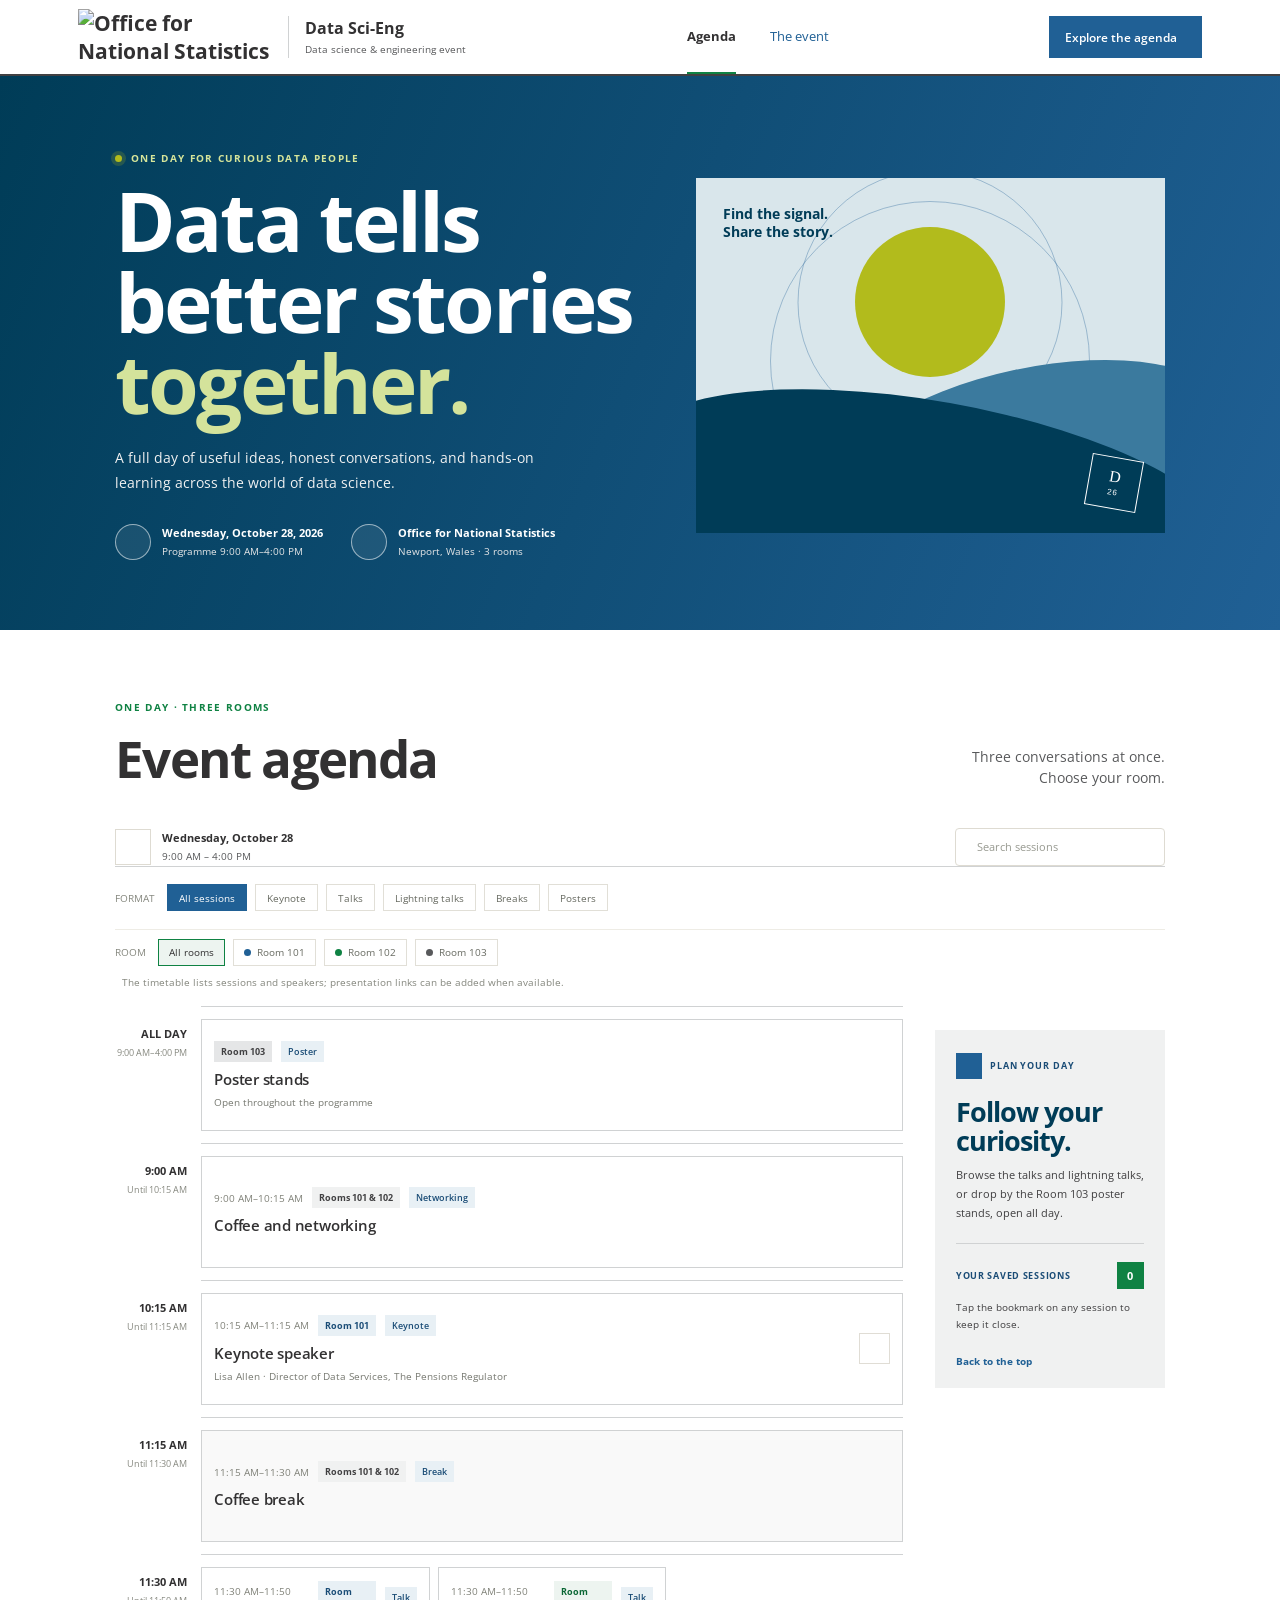
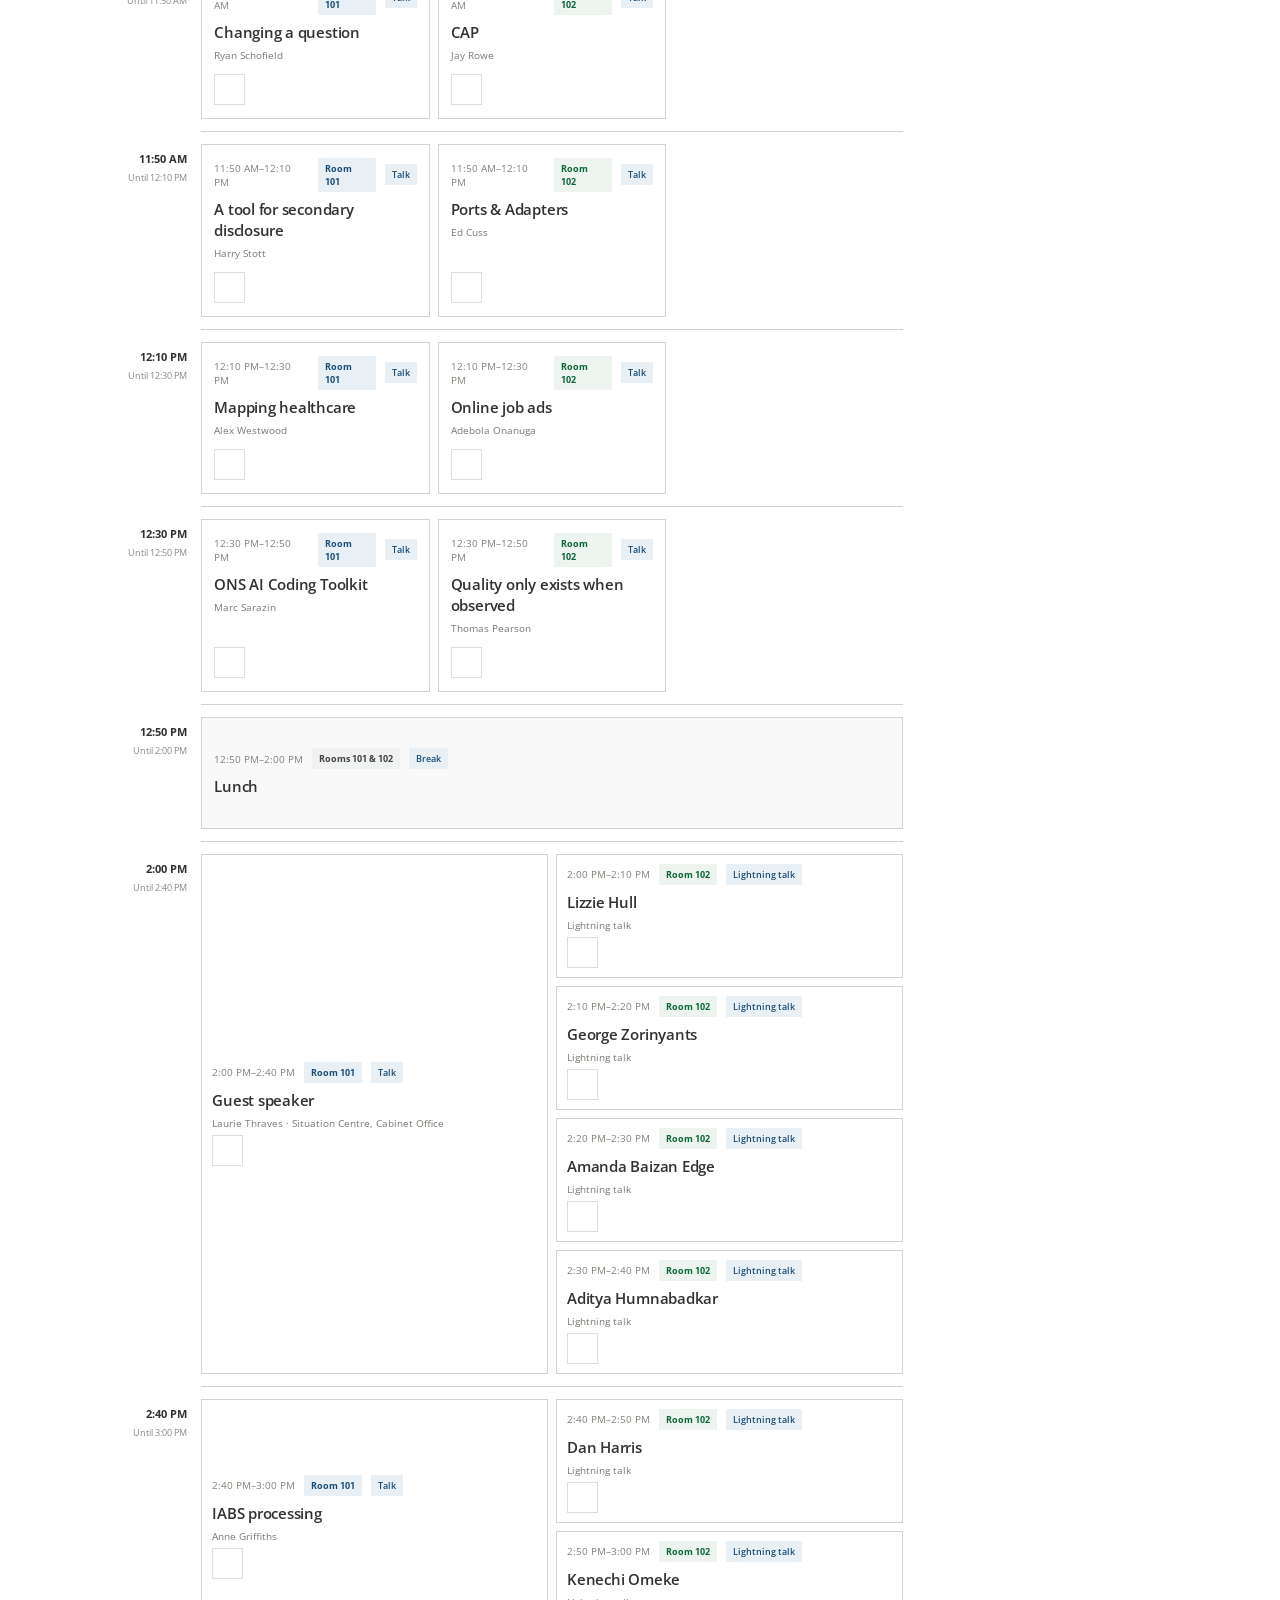
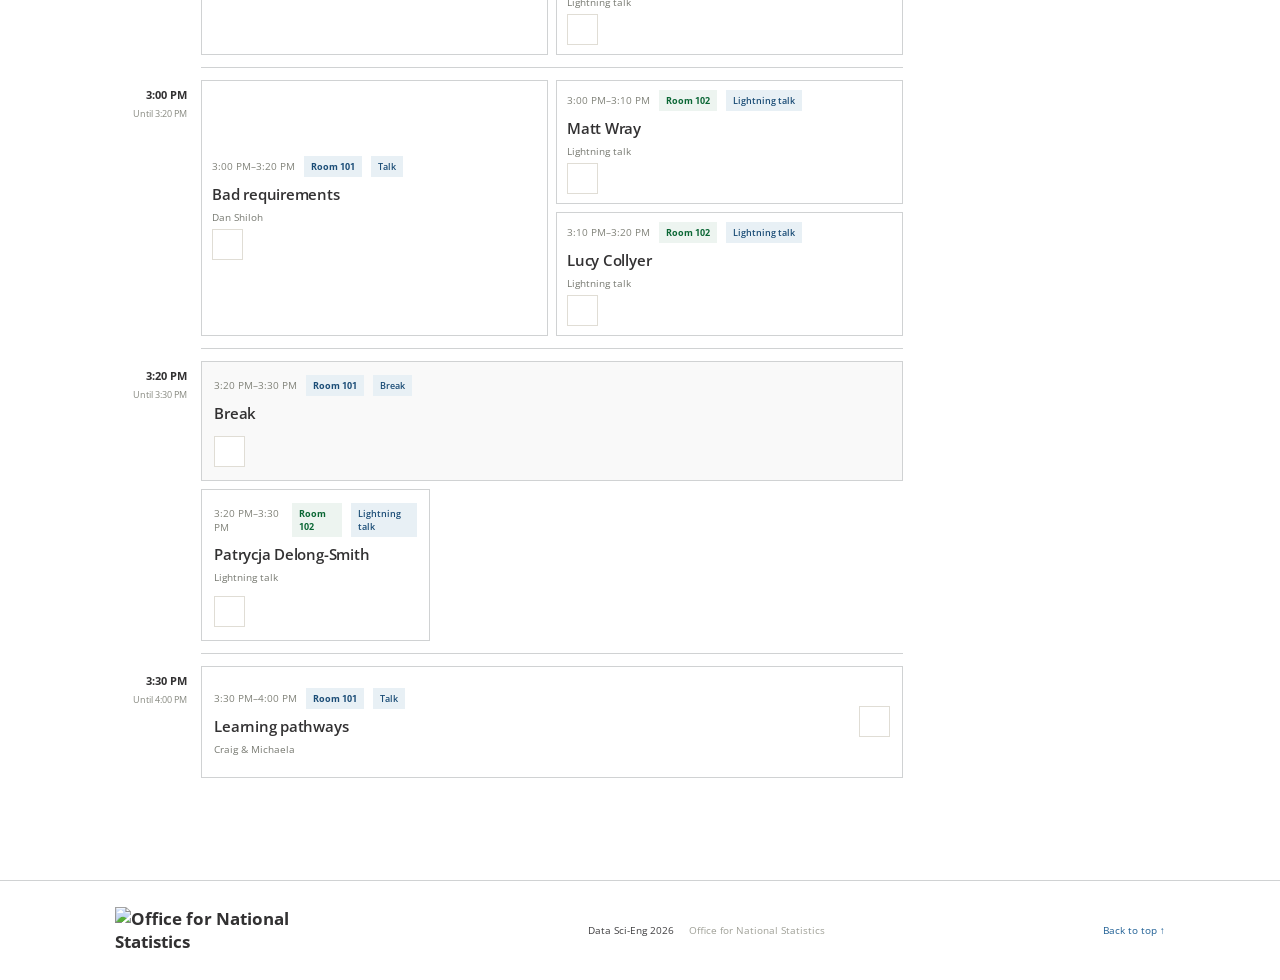
==== index.html @ 7a2c8a73 "tidy" ====
<!doctype html>
<html lang="en">
<head>
  <meta charset="utf-8">
  <meta name="viewport" content="width=device-width, initial-scale=1">
  <meta name="theme-color" content="#f5f2ea">
  <meta name="description" content="Explore the Data Sci-Eng 2026 agenda across three rooms at the Office for National Statistics.">
  <title>Data Sci-Eng 2026 | Office for National Statistics</title>
  <link rel="preconnect" href="https://fonts.googleapis.com">
  <link rel="preconnect" href="https://fonts.gstatic.com" crossorigin>
  <link href="https://fonts.googleapis.com/css2?family=Open+Sans:wght@400;600;700&amp;display=swap" rel="stylesheet">
  <link rel="stylesheet" href="static/styles.css">
  <script src="https://unpkg.com/lucide@0.468.0/dist/umd/lucide.min.js" defer></script>
  <script src="static/app.js" defer></script>
</head>
<body>
  <header class="topbar">
    <a class="brand" href="#top" aria-label="Office for National Statistics — Data Sci-Eng">
      <img class="ons-logo" src="https://cdn.ons.gov.uk/assets/images/ons-logo/v2/ons-logo.svg" alt="Office for National Statistics">
      <span class="brand-divider" aria-hidden="true"></span>
      <span class="event-brand">Data Sci-Eng<small>Data science &amp; engineering event</small></span>
    </a>
    <nav class="top-nav" aria-label="Main navigation">
      <a class="nav-link active" href="#agenda">Agenda</a>
      <a class="nav-link" href="#about">The event</a>
    </nav>
    <a class="button button-dark top-cta" href="#agenda">Explore the agenda <i data-lucide="arrow-down-right"></i></a>
  </header>

  <main id="top">
    <section class="hero" id="about" aria-labelledby="eventTitle">
      <div class="hero-copy">
        <p class="eyebrow"><span class="live-dot"></span> One day for curious data people</p>
          <h1 id="eventTitle">Data tells<br>better stories <em>together.</em></h1>
          <p class="hero-description">A full day of useful ideas, honest conversations, and hands-on learning across the world of data science.</p>
        <div class="event-facts">
            <div class="fact"><span class="fact-icon"><i data-lucide="calendar-days"></i></span><span><strong>Wednesday, October 28, 2026</strong><small>Programme 9:00 AM–4:00 PM</small></span></div>
            <div class="fact"><span class="fact-icon"><i data-lucide="map-pin"></i></span><span><strong>Office for National Statistics</strong><small>Newport, Wales · 3 rooms</small></span></div>
        </div>
      </div>
      <div class="hero-art" aria-label="Abstract illustration of a sun over a landscape">
        <div class="art-sun"></div><div class="art-orbit orbit-one"></div><div class="art-orbit orbit-two"></div>
        <div class="art-hill hill-back"></div><div class="art-hill hill-front"></div>
        <span class="art-caption">Find the signal.<br>Share the story.</span>
        <span class="art-stamp">D<br><small>26</small></span>
      </div>
    </section>

    <section class="agenda-section" id="agenda" aria-labelledby="agendaTitle">
      <div class="section-heading">
        <div><p class="eyebrow">One day · three rooms</p><h2 id="agendaTitle">Event agenda</h2></div>
        <p class="section-note">Three conversations at once.<br>Choose your room.</p>
      </div>
      <div class="agenda-toolbar">
        <div class="agenda-date"><span class="date-icon"><i data-lucide="calendar-days"></i></span><span><strong>Wednesday, October 28</strong><small>9:00 AM – 4:00 PM</small></span></div>
        <label class="search-box"><i data-lucide="search"></i><span class="sr-only">Search sessions</span><input id="searchInput" type="search" placeholder="Search sessions"></label>
      </div>
      <div class="track-filters" aria-label="Filter by session format">
        <span class="filter-label">FORMAT</span>
        <button class="track-chip active" type="button" data-track="all">All sessions</button>
        <button class="track-chip" type="button" data-track="Keynote">Keynote</button>
        <button class="track-chip" type="button" data-track="Talk">Talks</button>
        <button class="track-chip" type="button" data-track="Lightning talk">Lightning talks</button>
        <button class="track-chip" type="button" data-track="Break">Breaks</button>
        <button class="track-chip" type="button" data-track="Poster">Posters</button>
      </div>
      <div class="room-filters" id="roomFilters" aria-label="Filter by room">
        <span class="filter-label">ROOM</span>
        <button class="room-chip active" type="button" data-room="all">All rooms</button>
        <button class="room-chip" type="button" data-room="room-101"><span class="room-dot dot-main"></span>Room 101</button>
        <button class="room-chip" type="button" data-room="room-102"><span class="room-dot dot-discovery"></span>Room 102</button>
        <button class="room-chip" type="button" data-room="room-103"><span class="room-dot dot-studio"></span>Room 103</button>
      </div>
      <p class="demo-note"><i data-lucide="info"></i> The timetable lists sessions and speakers; presentation links can be added when available.</p>
      <div class="agenda-layout">
        <div class="schedule" id="schedule" aria-live="polite"></div>
        <aside class="day-aside">
          <div class="aside-top"><span class="aside-icon"><i data-lucide="sparkles"></i></span><span>PLAN YOUR DAY</span></div>
          <h3>Follow your<br>curiosity.</h3>
          <p>Browse the talks and lightning talks, or drop by the Room 103 poster stands, open all day.</p>
          <div class="aside-divider"></div>
          <div class="saved-summary"><span>YOUR SAVED SESSIONS</span><strong id="savedCount">0</strong></div>
          <p class="saved-hint">Tap the bookmark on any session to keep it close.</p>
          <a class="aside-link" href="#agenda">Back to the top <i data-lucide="arrow-up-right"></i></a>
        </aside>
      </div>
    </section>
    <footer class="footer"><a class="brand footer-brand" href="#top" aria-label="Office for National Statistics home"><img class="ons-logo" src="https://cdn.ons.gov.uk/assets/images/ons-logo/v2/ons-logo.svg" alt="Office for National Statistics"></a><p>Data Sci-Eng 2026 <span>Office for National Statistics</span></p><a href="#top" class="back-top">Back to top ↑</a></footer>
  </main>
</body>
</html>
---- static/styles.css ----
:root {
  --paper: #f5f2ea;
  --white: #fffefa;
  --ink: #222720;
  --muted: #7a7c73;
  --line: #dedbd2;
  --green: #355b45;
  --orange: #e67f4f;
  --lavender: #e7e2ef;
  --shadow: 0 12px 35px rgba(48, 49, 40, .08);
}
* { box-sizing: border-box; }
html { scroll-behavior: smooth; scroll-padding-top: 90px; }
body { margin: 0; min-width: 320px; color: var(--ink); background: var(--paper); font-family: "DM Sans", sans-serif; }
button, input { font: inherit; }
button, a { -webkit-tap-highlight-color: transparent; }
a { color: inherit; }
.topbar { height: 76px; padding: 0 clamp(22px, 6.1vw, 96px); display: flex; align-items: center; justify-content: space-between; border-bottom: 1px solid rgba(34,39,32,.1); background: rgba(245,242,234,.93); position: sticky; top: 0; z-index: 10; backdrop-filter: blur(14px); }
.brand { display: inline-flex; align-items: center; gap: 10px; text-decoration: none; font-size: 21px; font-weight: 700; letter-spacing: -.06em; }
.brand-mark { width: 33px; height: 33px; display: grid; place-items: center; border-radius: 50%; color: white; background: var(--green); }
.brand-mark svg { width: 19px; stroke-width: 2.6; }
.brand-period { color: var(--orange); }
.top-nav { height: 100%; display: flex; gap: 34px; align-items: center; }
.nav-link { height: 100%; display: grid; place-items: center; border-bottom: 2px solid transparent; color: #676a61; font-size: 13px; text-decoration: none; }
.nav-link.active { border-color: var(--green); color: var(--ink); font-weight: 700; }
.button { min-height: 42px; padding: 0 16px; display: inline-flex; align-items: center; justify-content: center; gap: 9px; border-radius: 5px; text-decoration: none; font-size: 12px; font-weight: 600; }
.button svg { width: 16px; }
.button-dark { color: #fff; background: var(--ink); transition: background .2s, transform .2s; }
.button-dark:hover { background: var(--green); transform: translateY(-1px); }
main { max-width: 1440px; margin: auto; }
.hero { min-height: 530px; padding: 75px clamp(22px, 9vw, 138px) 70px; display: grid; grid-template-columns: 1.05fr .95fr; align-items: center; gap: 6%; overflow: hidden; }
.hero-copy { position: relative; z-index: 1; }
.eyebrow { margin: 0 0 15px; display: flex; align-items: center; gap: 9px; color: var(--green); font-size: 10px; font-weight: 700; letter-spacing: .13em; text-transform: uppercase; }
.live-dot { width: 7px; height: 7px; border-radius: 50%; background: var(--orange); box-shadow: 0 0 0 4px rgba(230,127,79,.14); }
h1, h2, .day-aside h3 { margin: 0; font-family: "Playfair Display", Georgia, serif; font-weight: 500; }
h1 { font-size: clamp(54px, 6.4vw, 88px); line-height: .99; letter-spacing: -.055em; }
h1 em { color: var(--green); font-weight: 500; }
.hero-description { max-width: 420px; margin: 22px 0 28px; color: #676a61; font-size: 14px; line-height: 1.8; }
.event-facts { display: flex; flex-wrap: wrap; gap: 28px; }
.fact { display: flex; align-items: center; gap: 11px; }
.fact-icon { width: 36px; height: 36px; display: grid; place-items: center; border: 1px solid #d9d8ce; border-radius: 50%; color: var(--green); }
.fact-icon svg { width: 16px; }
.fact strong, .fact small { display: block; }
.fact strong { font-size: 11px; font-weight: 700; }
.fact small { margin-top: 4px; color: var(--muted); font-size: 10px; }
.hero-art { height: 355px; max-width: 480px; width: 100%; justify-self: end; position: relative; overflow: hidden; border-radius: 48% 48% 5px 5px; background: #dce6d6; }
.art-sun { width: 150px; height: 150px; position: absolute; top: 49px; left: 50%; border-radius: 50%; background: #eaa56e; transform: translateX(-50%); }
.art-orbit { position: absolute; left: 50%; width: 265px; height: 265px; border: 1px solid rgba(255,255,255,.55); border-radius: 50%; transform: translateX(-50%); }
.orbit-one { top: -8px; }.orbit-two { top: 23px; width: 320px; height: 320px; }
.art-hill { position: absolute; right: -14%; bottom: -50px; left: -14%; height: 190px; border-radius: 50% 50% 0 0 / 42% 42% 0 0; }
.hill-back { bottom: -25px; left: 30%; background: #8caa91; transform: rotate(-12deg); }
.hill-front { bottom: -98px; left: -15%; height: 230px; background: #456b53; transform: rotate(10deg); }
.art-caption { position: absolute; top: 27px; left: 27px; color: #53684f; font: italic 14px/1.3 "Playfair Display", Georgia, serif; }
.art-stamp { width: 52px; height: 52px; position: absolute; right: 25px; bottom: 24px; display: grid; align-content: center; justify-items: center; border: 1px solid rgba(255,255,255,.7); border-radius: 50%; color: white; font: 16px "Playfair Display", Georgia, serif; line-height: 1; transform: rotate(10deg); }
.art-stamp small { margin-top: 3px; font: 8px "DM Sans", sans-serif; letter-spacing: .1em; }
.agenda-section { padding: 70px clamp(22px, 9vw, 138px) 90px; background: #fbfaf6; }
.section-heading { margin-bottom: 35px; display: flex; align-items: end; justify-content: space-between; }
.section-heading .eyebrow { margin-bottom: 9px; }
h2 { font-size: clamp(38px, 4vw, 52px); letter-spacing: -.04em; }
.section-note { margin: 0 0 5px; color: var(--muted); font: italic 14px/1.5 "Playfair Display", Georgia, serif; text-align: right; }
.agenda-toolbar { display: flex; align-items: center; justify-content: space-between; gap: 20px; border-bottom: 1px solid var(--line); }
.agenda-date { display: flex; align-items: center; gap: 11px; }
.date-icon { width: 36px; height: 36px; display: grid; place-items: center; border: 1px solid #dedbd2; border-radius: 50%; color: var(--green); background: white; }
.date-icon svg { width: 15px; }
.agenda-date strong, .agenda-date small { display: block; }
.agenda-date strong { font-size: 11px; }
.agenda-date small { margin-top: 4px; color: var(--muted); font-size: 10px; }
.day-tabs { display: flex; gap: 6px; }
.day-tab { min-height: 55px; padding: 8px 17px 12px; display: flex; flex-direction: column; align-items: flex-start; justify-content: center; gap: 5px; border: 0; border-bottom: 2px solid transparent; color: #777970; background: transparent; cursor: pointer; font-size: 12px; transition: .2s; }
.day-tab span { color: #999a91; font-size: 9px; font-weight: 700; letter-spacing: .09em; text-transform: uppercase; }
.day-tab.active { border-color: var(--green); color: var(--ink); font-weight: 700; }
.day-tab.active span { color: var(--green); }
.search-box { width: 210px; height: 38px; padding: 0 11px; display: flex; align-items: center; gap: 8px; border: 1px solid #dedbd2; border-radius: 4px; background: white; }
.search-box:focus-within { border-color: var(--green); box-shadow: 0 0 0 3px rgba(53,91,69,.09); }
.search-box svg { width: 15px; color: #85877e; }
.search-box input { width: 100%; border: 0; outline: 0; color: var(--ink); background: transparent; font-size: 11px; }
.search-box input::placeholder { color: #989a91; }
.track-filters { min-height: 62px; display: flex; align-items: center; gap: 8px; flex-wrap: wrap; }
.filter-label { margin-right: 4px; color: #85877e; font-size: 10px; }
.track-chip { min-height: 27px; padding: 0 11px; border: 1px solid #e1dfd7; border-radius: 20px; color: #686b62; background: transparent; cursor: pointer; font-size: 10px; transition: .18s; }
.track-chip:hover, .track-chip.active { border-color: var(--green); color: white; background: var(--green); }
.room-filters { min-height: 46px; display: flex; align-items: center; gap: 8px; flex-wrap: wrap; border-top: 1px solid #eeece5; }
.room-chip { min-height: 27px; padding: 0 10px; display: inline-flex; align-items: center; gap: 6px; border: 1px solid #e1dfd7; border-radius: 20px; color: #686b62; background: transparent; cursor: pointer; font-size: 10px; transition: .18s; }
.room-chip:hover, .room-chip.active { border-color: #7d8e7c; color: var(--ink); background: #eef2e9; }
.room-dot { width: 7px; height: 7px; border-radius: 50%; background: #4a7158; }
.dot-discovery { background: #7d6a99; }.dot-studio { background: #d17b50; }
.demo-note { margin: 0 0 17px; display: flex; align-items: center; gap: 7px; color: #85877e; font-size: 10px; }
.demo-note svg { width: 13px; color: var(--orange); }
.agenda-layout { display: grid; grid-template-columns: minmax(0, 1fr) 230px; gap: 45px; align-items: start; }
.schedule { min-width: 0; }
.schedule-group { display: grid; grid-template-columns: 86px minmax(0,1fr); }
.time-rail { padding: 20px 14px 0 0; color: #85877e; font-size: 10px; text-align: right; }
.time-rail strong, .time-rail span { display: block; }
.time-rail strong { color: var(--ink); font-size: 11px; }
.time-rail span { margin-top: 5px; font-size: 9px; }
.slot-grid { min-width: 0; padding: 12px 0; display: grid; grid-template-columns: repeat(3, minmax(0, 1fr)); gap: 9px; border-top: 1px solid #e7e4dc; }
.slot-grid.single-slot { grid-template-columns: minmax(0, 1fr); }
.session-wrap { min-width: 0; padding: 12px 0; border-top: 1px solid #e7e4dc; }
.session-card { min-height: 114px; padding: 17px 17px 16px 19px; display: grid; grid-template-columns: minmax(0,1fr) auto; gap: 14px; border: 1px solid transparent; border-radius: 5px; background: white; transition: border .2s, box-shadow .2s, transform .2s; }
.slot-grid .session-card { min-height: 151px; padding: 13px 12px; grid-template-columns: minmax(0,1fr); align-content: space-between; gap: 12px; border: 1px solid #eeece5; }
.slot-grid .session-card.break-card { min-height: 88px; grid-column: 1 / -1; align-content: center; }
.slot-grid.single-slot .session-card { min-height: 112px; grid-template-columns: minmax(0,1fr) auto; align-content: center; }
.session-card:hover { border-color: #e9e5dc; box-shadow: var(--shadow); transform: translateY(-1px); }
.session-card.saved { border-color: #c8d7ca; background: #fcfefa; }
.session-main { min-width: 0; }
.session-meta { margin-bottom: 7px; display: flex; align-items: center; gap: 9px; }
.session-time { color: #808279; font-size: 10px; }
.track-tag { padding: 4px 7px; border-radius: 3px; color: #4b6e54; background: #edf3e9; font-size: 9px; font-weight: 600; }
.room-tag { padding: 4px 7px; border-radius: 3px; color: #42604a; background: #edf3e9; font-size: 9px; font-weight: 700; }
.room-tag.discovery-lab { color: #66577f; background: #f0edf6; }
.room-tag.studio-03 { color: #986047; background: #f8eee7; }
.room-tag.all { color: #6c6655; background: #f2f0e8; }
.track-tag.technology { color: #596785; background: #eef0f7; }
.track-tag.culture { color: #90634e; background: #f8eee7; }
.session-card h3 { margin: 0; font-size: 15px; font-weight: 600; letter-spacing: -.015em; line-height: 1.4; }
.speaker { margin: 5px 0 0; color: #787a72; font-size: 10px; }
.session-actions { display: flex; align-items: center; gap: 7px; }
.slides-link { min-height: 31px; padding: 0 10px; display: inline-flex; align-items: center; gap: 6px; border: 1px solid #e0ddd5; border-radius: 4px; color: var(--green); text-decoration: none; font-size: 10px; font-weight: 600; transition: .18s; white-space: nowrap; }
.slides-link:hover { border-color: var(--green); background: #f2f6f0; }
.slides-link svg { width: 13px; }
.save-button { width: 31px; height: 31px; display: grid; place-items: center; border: 1px solid #e0ddd5; border-radius: 4px; color: #777970; background: white; cursor: pointer; }
.save-button svg { width: 14px; }
.save-button:hover, .save-button.saved { border-color: var(--green); color: var(--green); background: #f2f6f0; }
.save-button.saved svg { fill: currentColor; }
.empty-state { padding: 54px 20px; border: 1px dashed #d9d6cd; border-radius: 5px; color: var(--muted); text-align: center; font-size: 13px; }
.day-aside { margin-top: 24px; padding: 23px 21px 20px; border-radius: 5px; background: var(--lavender); }
.aside-top { display: flex; align-items: center; gap: 8px; color: #6f647e; font-size: 9px; font-weight: 700; letter-spacing: .1em; }
.aside-icon { width: 26px; height: 26px; display: grid; place-items: center; border-radius: 50%; color: #756585; background: rgba(255,255,255,.7); }
.aside-icon svg { width: 14px; }
.day-aside h3 { margin: 19px 0 11px; font-size: 27px; line-height: 1.07; letter-spacing: -.03em; }
.day-aside > p { margin: 0; color: #77717f; font-size: 11px; line-height: 1.7; }
.aside-divider { height: 1px; margin: 21px 0 18px; background: rgba(96,84,111,.16); }
.saved-summary { display: flex; align-items: center; justify-content: space-between; color: #72697e; font-size: 9px; font-weight: 700; letter-spacing: .08em; }
.saved-summary strong { width: 27px; height: 27px; display: grid; place-items: center; border-radius: 50%; color: #5e506e; background: rgba(255,255,255,.7); font-size: 11px; }
.day-aside .saved-hint { margin-top: 10px; font-size: 10px; }
.aside-link { margin-top: 21px; display: flex; align-items: center; justify-content: space-between; color: #554962; text-decoration: none; font-size: 10px; font-weight: 700; }
.aside-link svg { width: 14px; }
.footer { min-height: 100px; padding: 20px clamp(22px, 9vw, 138px); display: flex; align-items: center; justify-content: space-between; gap: 18px; border-top: 1px solid var(--line); }
.footer-brand { font-size: 17px; }.footer-brand .brand-mark { width: 28px; height: 28px; }.footer-brand .brand-mark svg { width: 16px; }
.footer p { margin: 0; color: #777970; font-size: 10px; }.footer p span { margin-left: 12px; color: #a0a198; }
.back-top { color: #686b62; text-decoration: none; font-size: 10px; }
.sr-only { position: absolute; width: 1px; height: 1px; padding: 0; margin: -1px; overflow: hidden; clip: rect(0,0,0,0); white-space: nowrap; border: 0; }
@media (max-width: 900px) { .hero { padding-right: 7vw; padding-left: 7vw; }.agenda-section { padding-right: 7vw; padding-left: 7vw; }.agenda-layout { grid-template-columns: minmax(0,1fr) 205px; gap: 24px; }.session-card { padding-right: 12px; padding-left: 14px; }.session-actions { gap: 5px; } }
@media (max-width: 900px) { .slot-grid { grid-template-columns: repeat(2, minmax(0, 1fr)); }.slot-grid .session-card:last-child:nth-child(odd) { grid-column: 1 / -1; } }
@media (max-width: 700px) { .topbar { height: 66px; padding: 0 20px; }.top-nav { gap: 18px; }.top-cta { min-height: 36px; padding: 0 10px; font-size: 10px; }.hero { min-height: auto; padding-top: 54px; padding-bottom: 48px; grid-template-columns: 1fr; gap: 35px; }.hero-art { width: min(100%, 480px); height: 290px; justify-self: center; }.art-sun { width: 125px; height: 125px; }.agenda-section { padding-top: 52px; padding-bottom: 60px; }.agenda-layout { grid-template-columns: 1fr; }.day-aside { margin-top: 0; }.day-aside h3 br { display: none; }.agenda-toolbar { align-items: stretch; flex-direction: column; gap: 12px; }.search-box { width: 100%; }.schedule-group { grid-template-columns: 60px minmax(0,1fr); }.time-rail { padding-right: 9px; }.slot-grid { grid-template-columns: 1fr; }.slot-grid .session-card:last-child:nth-child(odd) { grid-column: auto; }.slot-grid .session-card { min-height: 0; grid-template-columns: minmax(0,1fr) auto; align-content: center; gap: 9px; }.slot-grid .session-card.break-card { grid-column: auto; }.session-actions { justify-content: flex-start; }.section-note { font-size: 12px; }.footer { flex-wrap: wrap; }.footer p { order: 3; width: 100%; text-align: center; } }
@media (max-width: 430px) { .top-nav { display: none; }.topbar { justify-content: space-between; }.hero { padding-right: 20px; padding-left: 20px; }.hero .eyebrow { max-width: 290px; font-size: 9px; line-height: 1.5; }.event-facts { gap: 16px; flex-direction: column; }.section-heading { align-items: flex-start; flex-direction: column; gap: 10px; }.section-note { text-align: left; }.agenda-section { padding-right: 16px; padding-left: 16px; }.track-filters { gap: 6px; }.track-chip { padding: 0 9px; }.schedule-group { grid-template-columns: 53px minmax(0,1fr); }.time-rail { font-size: 8px; }.session-card h3 { font-size: 14px; }.demo-note { align-items: flex-start; line-height: 1.5; }.demo-note svg { flex: 0 0 13px; margin-top: 1px; } }
@media (prefers-reduced-motion: reduce) { *, *::before, *::after { scroll-behavior: auto !important; transition-duration: .01ms !important; animation-duration: .01ms !important; } }

/* ONS brand palette and typography */
:root { --paper: #fff; --white: #fff; --ink: #323132; --muted: #58595b; --line: #d0d2d3; --green: #0f8243; --orange: #206095; --lavender: #f0f1f1; }
body, button, input, .button, h1, h2, h3, .eyebrow, .brand { font-family: "Open Sans", Helvetica, Arial, sans-serif; }
h1 em, .art-caption { font-style: normal; }
body { color: #323132; background: #fff; }
.topbar { border-bottom: 2px solid #414042; background: #fff; }
.brand { gap: 16px; color: #323132; letter-spacing: 0; }
.ons-logo { display: block; width: 194px; height: auto; }
.brand-divider { width: 1px; height: 42px; background: #d0d2d3; }
.event-brand { display: block; font-size: 16px; font-weight: 700; line-height: 1.35; }
.event-brand small { display: block; margin-top: 3px; color: #58595b; font-size: 10px; font-weight: 400; }
.brand-mark, .brand-period { display: none; }
.nav-link { color: #206095; }
.nav-link.active { border-color: #0f8243; color: #323132; }
.button-dark { border-radius: 0; color: #fff; background: #206095; }
.button-dark:hover { background: #1a4c76; }
.hero { color: #fff; background: linear-gradient(112deg, #003c57 0%, #206095 100%); }
.hero .eyebrow { color: #d6e59a; }
.live-dot { background: #b2bb1c; box-shadow: 0 0 0 4px rgba(178,187,28,.2); }
h1, h2, .day-aside h3 { font-family: "Open Sans", Helvetica, Arial, sans-serif; font-weight: 700; letter-spacing: -.035em; }
h1 em { color: #d4e39b; font-weight: 700; }
.hero-description { color: #f0f1f1; }
.fact-icon { border-color: rgba(255,255,255,.55); color: #fff; background: rgba(255,255,255,.08); }
.fact strong { color: #fff; }
.fact small { color: #e5e6e7; }
.hero-art { background: #d9e6eb; border-radius: 0; }
.art-sun { background: #b2bb1c; }
.art-orbit { border-color: rgba(32,96,149,.35); }
.hill-back { background: #3b7a9e; }
.hill-front { background: #003c57; }
.art-caption { color: #003c57; font-family: "Open Sans", Helvetica, Arial, sans-serif; font-weight: 700; }
.art-stamp { border-radius: 0; border-color: #fff; }
.agenda-section { background: #fff; }
.eyebrow { color: #0f8243; }
.section-note { color: #58595b; font-family: "Open Sans", Helvetica, Arial, sans-serif; font-style: normal; }
.date-icon { border-radius: 0; color: #206095; }
.track-chip, .room-chip { border-radius: 0; }
.track-chip:hover, .track-chip.active { border-color: #206095; background: #206095; }
.room-chip:hover, .room-chip.active { border-color: #0f8243; color: #323132; background: #edf4f0; }
.room-dot, .dot-main { background: #206095; }
.dot-discovery { background: #0f8243; }.dot-studio { background: #58595b; }
.agenda-layout { gap: 32px; }
.slot-grid { gap: 8px; border-color: #d0d2d3; }
.session-card, .slot-grid .session-card { border-color: #d0d2d3; border-radius: 0; box-shadow: none; }
.session-card:hover { border-color: #206095; box-shadow: 0 2px 0 #206095; transform: none; }
.session-card.saved { border-color: #0f8243; background: #f2f7f4; }
.room-tag, .track-tag { border-radius: 0; color: #1a4c76; background: #e8f0f5; }
.room-tag.discovery-lab { color: #0a6634; background: #edf4f0; }
.room-tag.studio-03 { color: #414042; background: #e5e6e7; }
.room-tag.all { color: #414042; background: #e5e6e7; }
.slides-link, .save-button { border-radius: 0; }
.slides-link { border-color: #206095; color: #206095; }
.slides-link:hover { border-color: #1a4c76; background: #f0f1f1; }
.save-button:hover, .save-button.saved { border-color: #0f8243; color: #0f8243; background: #edf4f0; }
.day-aside { border-radius: 0; background: #f0f1f1; }
.aside-top, .saved-summary { color: #1a4c76; }
.aside-icon { border-radius: 0; color: #fff; background: #206095; }
.day-aside h3 { color: #003c57; }
.day-aside > p, .day-aside .saved-hint { color: #414042; }
.aside-divider { background: #d0d2d3; }
.saved-summary strong { border-radius: 0; color: #fff; background: #0f8243; }
.aside-link, .back-top { color: #206095; }
.footer { border-top-color: #d0d2d3; }
.footer-brand { color: #323132; }
.footer p { color: #414042; }
.button, .track-chip, .room-chip, .slides-link, .save-button { transition-duration: .15s; }
:focus-visible { outline: 3px solid #f93; outline-offset: 2px; }
.room-tag.room-101 { color: #1a4c76; background: #e8f0f5; }
.room-tag.room-102 { color: #0a6634; background: #edf4f0; }
.room-tag.room-103 { color: #414042; background: #e5e6e7; }
.room-tag.shared { color: #414042; background: #f0f1f1; }
.all-day-session { display: grid; grid-template-columns: 86px minmax(0, 1fr); }
.all-day-rail { padding-top: 20px; }
.all-day-session .slot-grid { border-top: 1px solid #d0d2d3; }
.all-day-session .session-card { min-height: 88px; grid-template-columns: minmax(0, 1fr); align-content: center; }
.slot-grid.all-rooms-afternoon { grid-template-columns: repeat(2, minmax(0, 1fr)); grid-template-rows: repeat(4, minmax(76px, auto)); }
.slot-grid.all-rooms-afternoon .session-card { min-height: 0; padding: 9px 10px; align-content: center; gap: 5px; }
.slot-grid.all-rooms-afternoon .guest-speaker-long { grid-row: 1 / span 4; }
.slot-grid.all-rooms-late-afternoon { grid-template-columns: repeat(2, minmax(0, 1fr)); grid-template-rows: repeat(2, minmax(76px, auto)); }
.slot-grid.all-rooms-late-afternoon .session-card { min-height: 0; padding: 9px 10px; align-content: center; gap: 5px; }
.slot-grid.all-rooms-late-afternoon .iabs-session-long { grid-row: 1 / span 2; }
.slot-grid.all-rooms-final-talks { grid-template-columns: repeat(2, minmax(0, 1fr)); grid-template-rows: repeat(2, minmax(76px, auto)); }
.slot-grid.all-rooms-final-talks .session-card { min-height: 0; padding: 9px 10px; align-content: center; gap: 5px; }
.slot-grid.all-rooms-final-talks .bad-requirements-long { grid-row: 1 / span 2; }
.session-card.break-card { background: #f9f9f9; }
@media (max-width: 430px) { .ons-logo { width: 150px; }.brand { gap: 10px; }.brand-divider { height: 36px; }.event-brand { font-size: 13px; }.event-brand small { max-width: 110px; font-size: 9px; line-height: 1.25; } }
@media (max-width: 700px) { .all-day-session { grid-template-columns: 60px minmax(0, 1fr); } }
@media (max-width: 430px) { .all-day-session { grid-template-columns: 53px minmax(0, 1fr); } }
@media (max-width: 700px) { .slot-grid.all-rooms-afternoon, .slot-grid.all-rooms-late-afternoon, .slot-grid.all-rooms-final-talks { grid-template-columns: minmax(0, 1fr); grid-template-rows: none; }.slot-grid.all-rooms-afternoon .guest-speaker-long, .slot-grid.all-rooms-late-afternoon .iabs-session-long, .slot-grid.all-rooms-final-talks .bad-requirements-long { grid-row: auto; } }
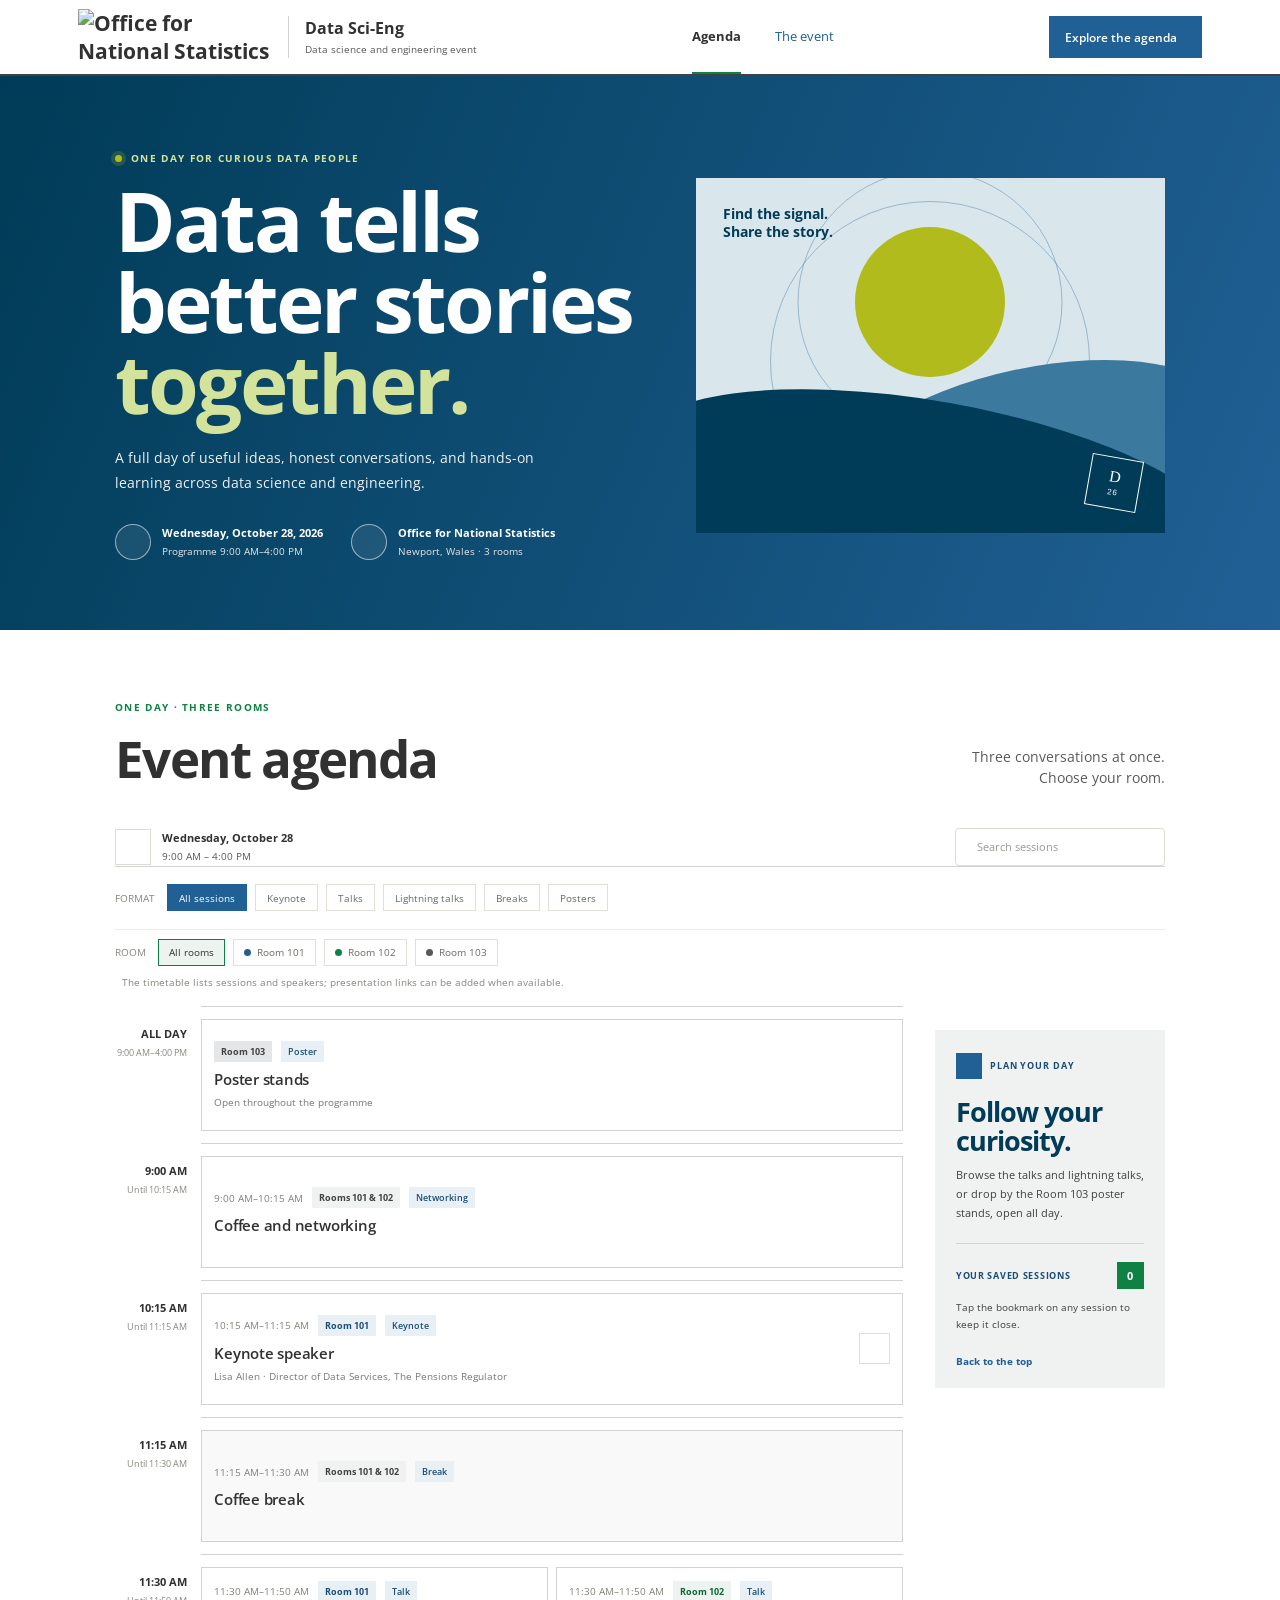
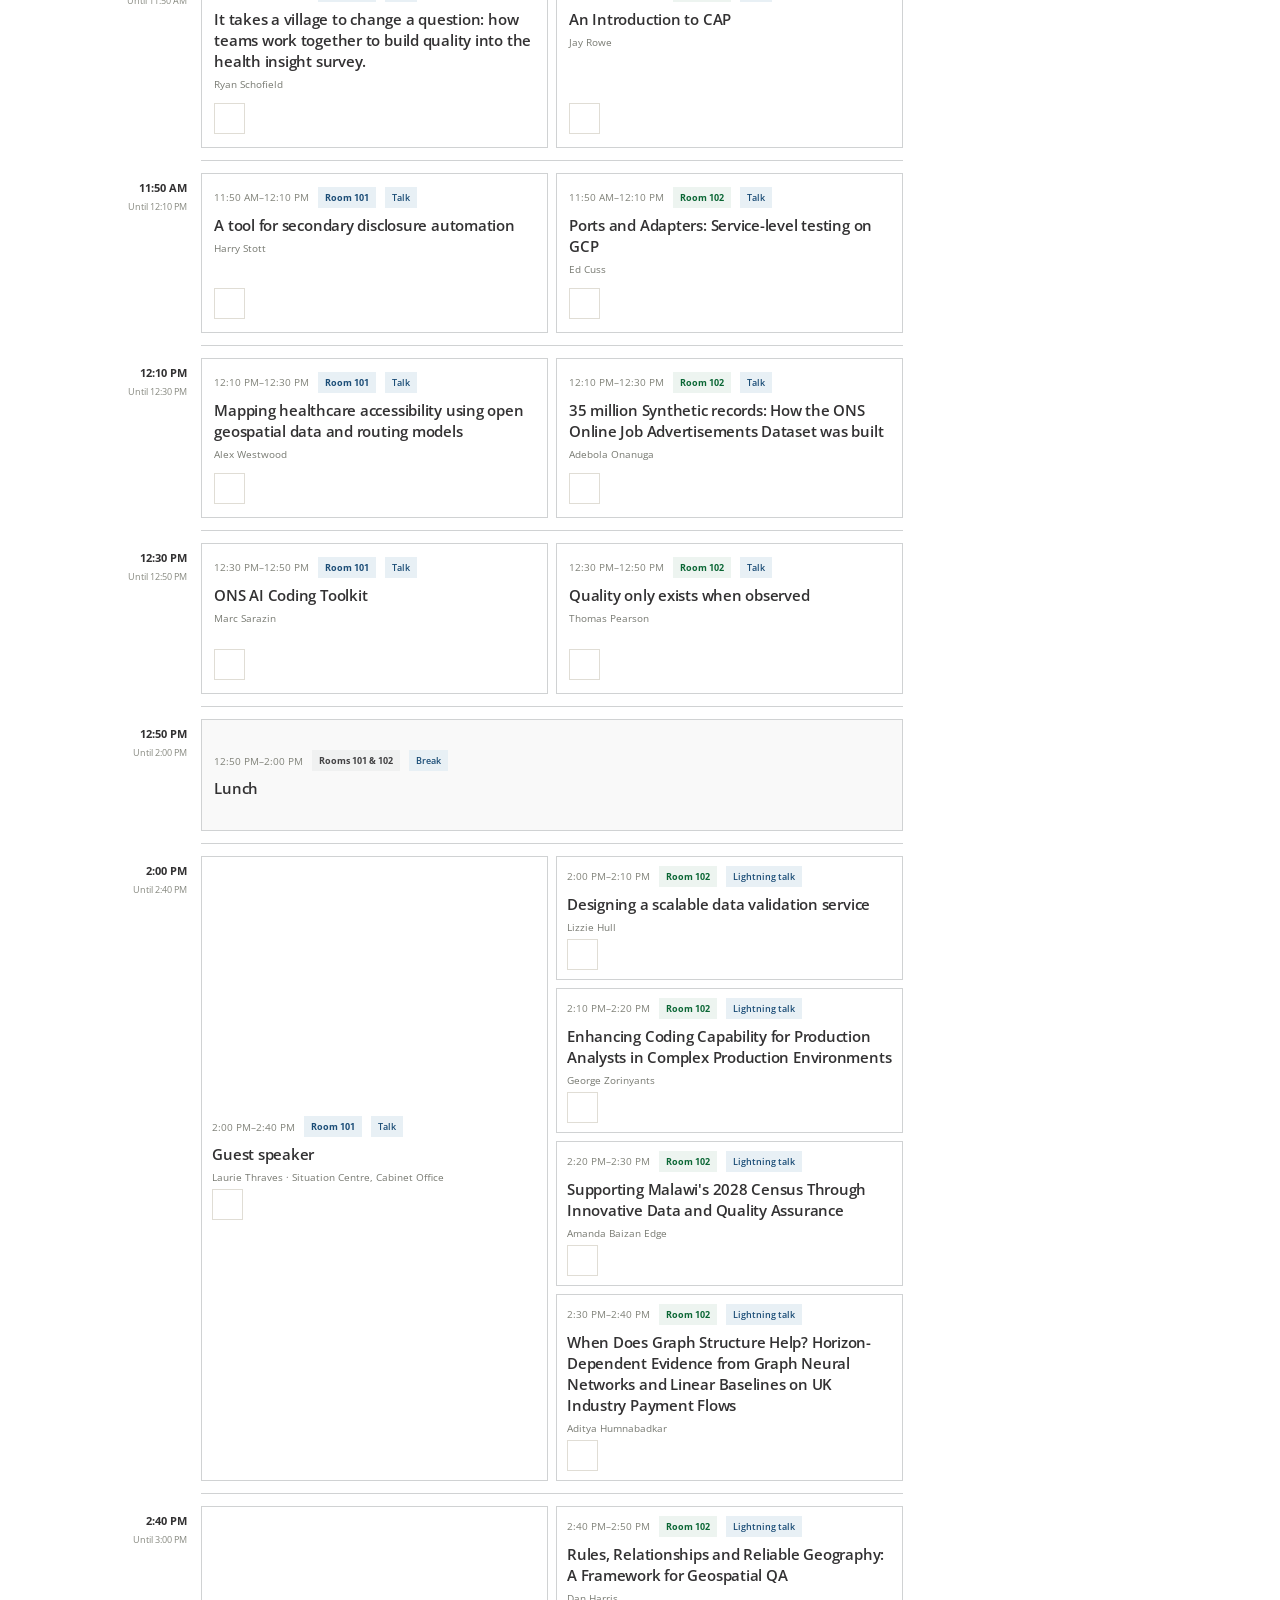
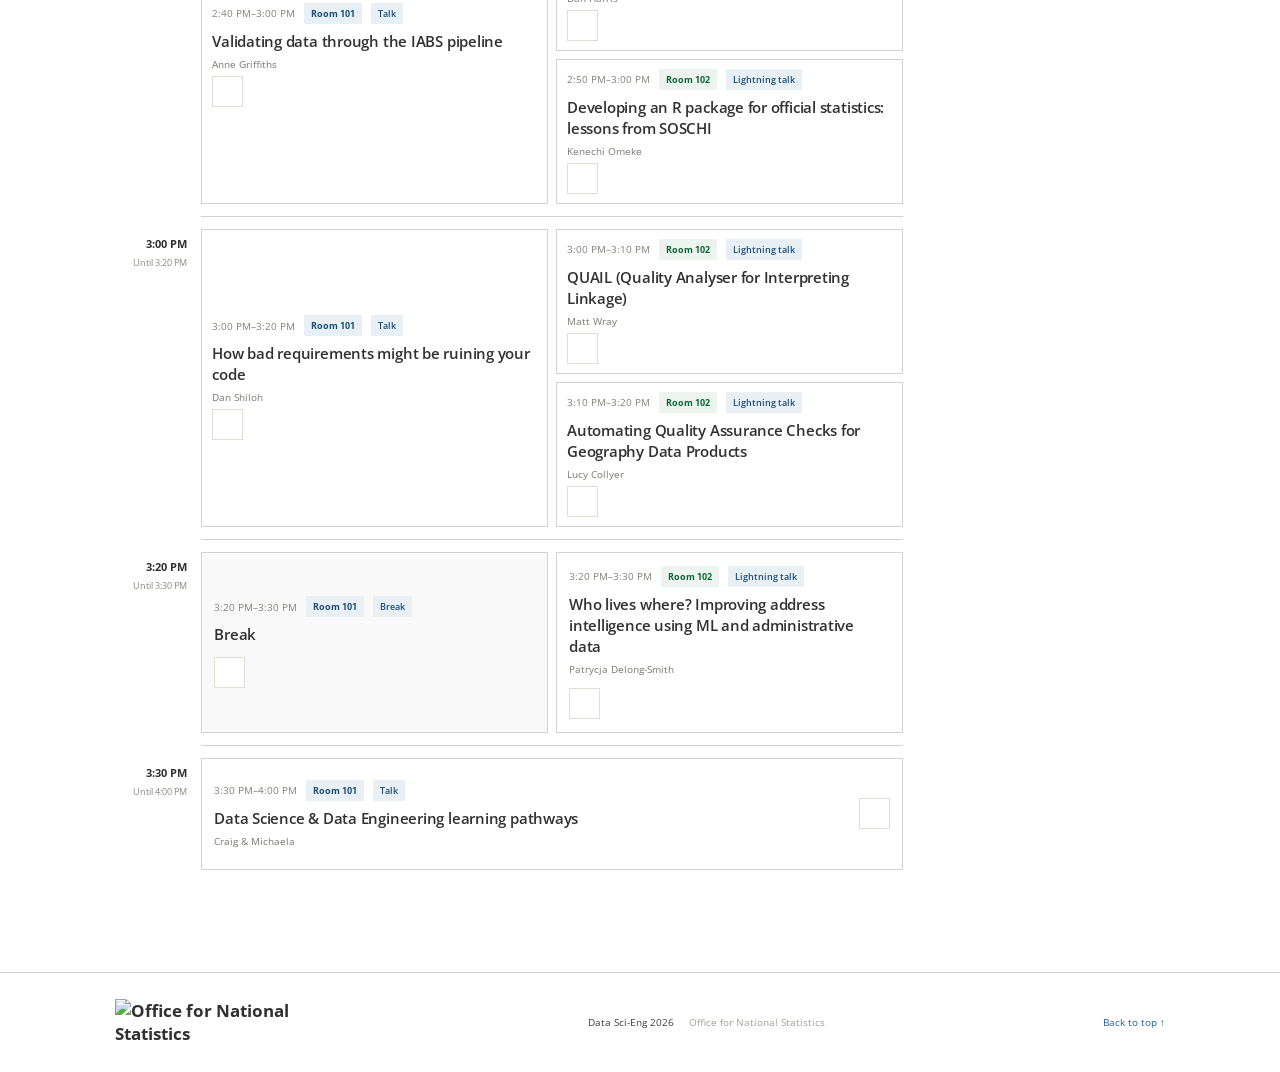
==== commit 6e50b20b: "Update conference agenda content and layout" ====
--- a/index.html
+++ b/index.html
@@ -4,7 +4,7 @@
   <meta charset="utf-8">
   <meta name="viewport" content="width=device-width, initial-scale=1">
   <meta name="theme-color" content="#f5f2ea">
-  <meta name="description" content="Explore the Data Sci-Eng 2026 agenda across three rooms at the Office for National Statistics.">
+  <meta name="description" content="Explore the Data Sci-Eng 2026 data science and engineering agenda across three rooms at the Office for National Statistics.">
   <title>Data Sci-Eng 2026 | Office for National Statistics</title>
   <link rel="preconnect" href="https://fonts.googleapis.com">
   <link rel="preconnect" href="https://fonts.gstatic.com" crossorigin>
@@ -18,7 +18,7 @@
     <a class="brand" href="#top" aria-label="Office for National Statistics — Data Sci-Eng">
       <img class="ons-logo" src="https://cdn.ons.gov.uk/assets/images/ons-logo/v2/ons-logo.svg" alt="Office for National Statistics">
       <span class="brand-divider" aria-hidden="true"></span>
-      <span class="event-brand">Data Sci-Eng<small>Data science &amp; engineering event</small></span>
+      <span class="event-brand">Data Sci-Eng<small>Data science and engineering event</small></span>
     </a>
     <nav class="top-nav" aria-label="Main navigation">
       <a class="nav-link active" href="#agenda">Agenda</a>
@@ -32,7 +32,7 @@
       <div class="hero-copy">
         <p class="eyebrow"><span class="live-dot"></span> One day for curious data people</p>
           <h1 id="eventTitle">Data tells<br>better stories <em>together.</em></h1>
-          <p class="hero-description">A full day of useful ideas, honest conversations, and hands-on learning across the world of data science.</p>
+          <p class="hero-description">A full day of useful ideas, honest conversations, and hands-on learning across data science and engineering.</p>
         <div class="event-facts">
             <div class="fact"><span class="fact-icon"><i data-lucide="calendar-days"></i></span><span><strong>Wednesday, October 28, 2026</strong><small>Programme 9:00 AM–4:00 PM</small></span></div>
             <div class="fact"><span class="fact-icon"><i data-lucide="map-pin"></i></span><span><strong>Office for National Statistics</strong><small>Newport, Wales · 3 rooms</small></span></div>
--- a/static/styles.css
+++ b/static/styles.css
@@ -94,11 +94,14 @@
 .time-rail strong { color: var(--ink); font-size: 11px; }
 .time-rail span { margin-top: 5px; font-size: 9px; }
 .slot-grid { min-width: 0; padding: 12px 0; display: grid; grid-template-columns: repeat(3, minmax(0, 1fr)); gap: 9px; border-top: 1px solid #e7e4dc; }
+.slot-grid.all-rooms-midday-talks { grid-template-columns: repeat(2, minmax(0, 1fr)); }
 .slot-grid.single-slot { grid-template-columns: minmax(0, 1fr); }
 .session-wrap { min-width: 0; padding: 12px 0; border-top: 1px solid #e7e4dc; }
 .session-card { min-height: 114px; padding: 17px 17px 16px 19px; display: grid; grid-template-columns: minmax(0,1fr) auto; gap: 14px; border: 1px solid transparent; border-radius: 5px; background: white; transition: border .2s, box-shadow .2s, transform .2s; }
 .slot-grid .session-card { min-height: 151px; padding: 13px 12px; grid-template-columns: minmax(0,1fr); align-content: space-between; gap: 12px; border: 1px solid #eeece5; }
 .slot-grid .session-card.break-card { min-height: 88px; grid-column: 1 / -1; align-content: center; }
+.slot-grid.all-rooms-break-and-lightning { grid-template-columns: repeat(2, minmax(0, 1fr)); }
+.slot-grid.all-rooms-break-and-lightning .session-card.break-card { grid-column: auto; }
 .slot-grid.single-slot .session-card { min-height: 112px; grid-template-columns: minmax(0,1fr) auto; align-content: center; }
 .session-card:hover { border-color: #e9e5dc; box-shadow: var(--shadow); transform: translateY(-1px); }
 .session-card.saved { border-color: #c8d7ca; background: #fcfefa; }
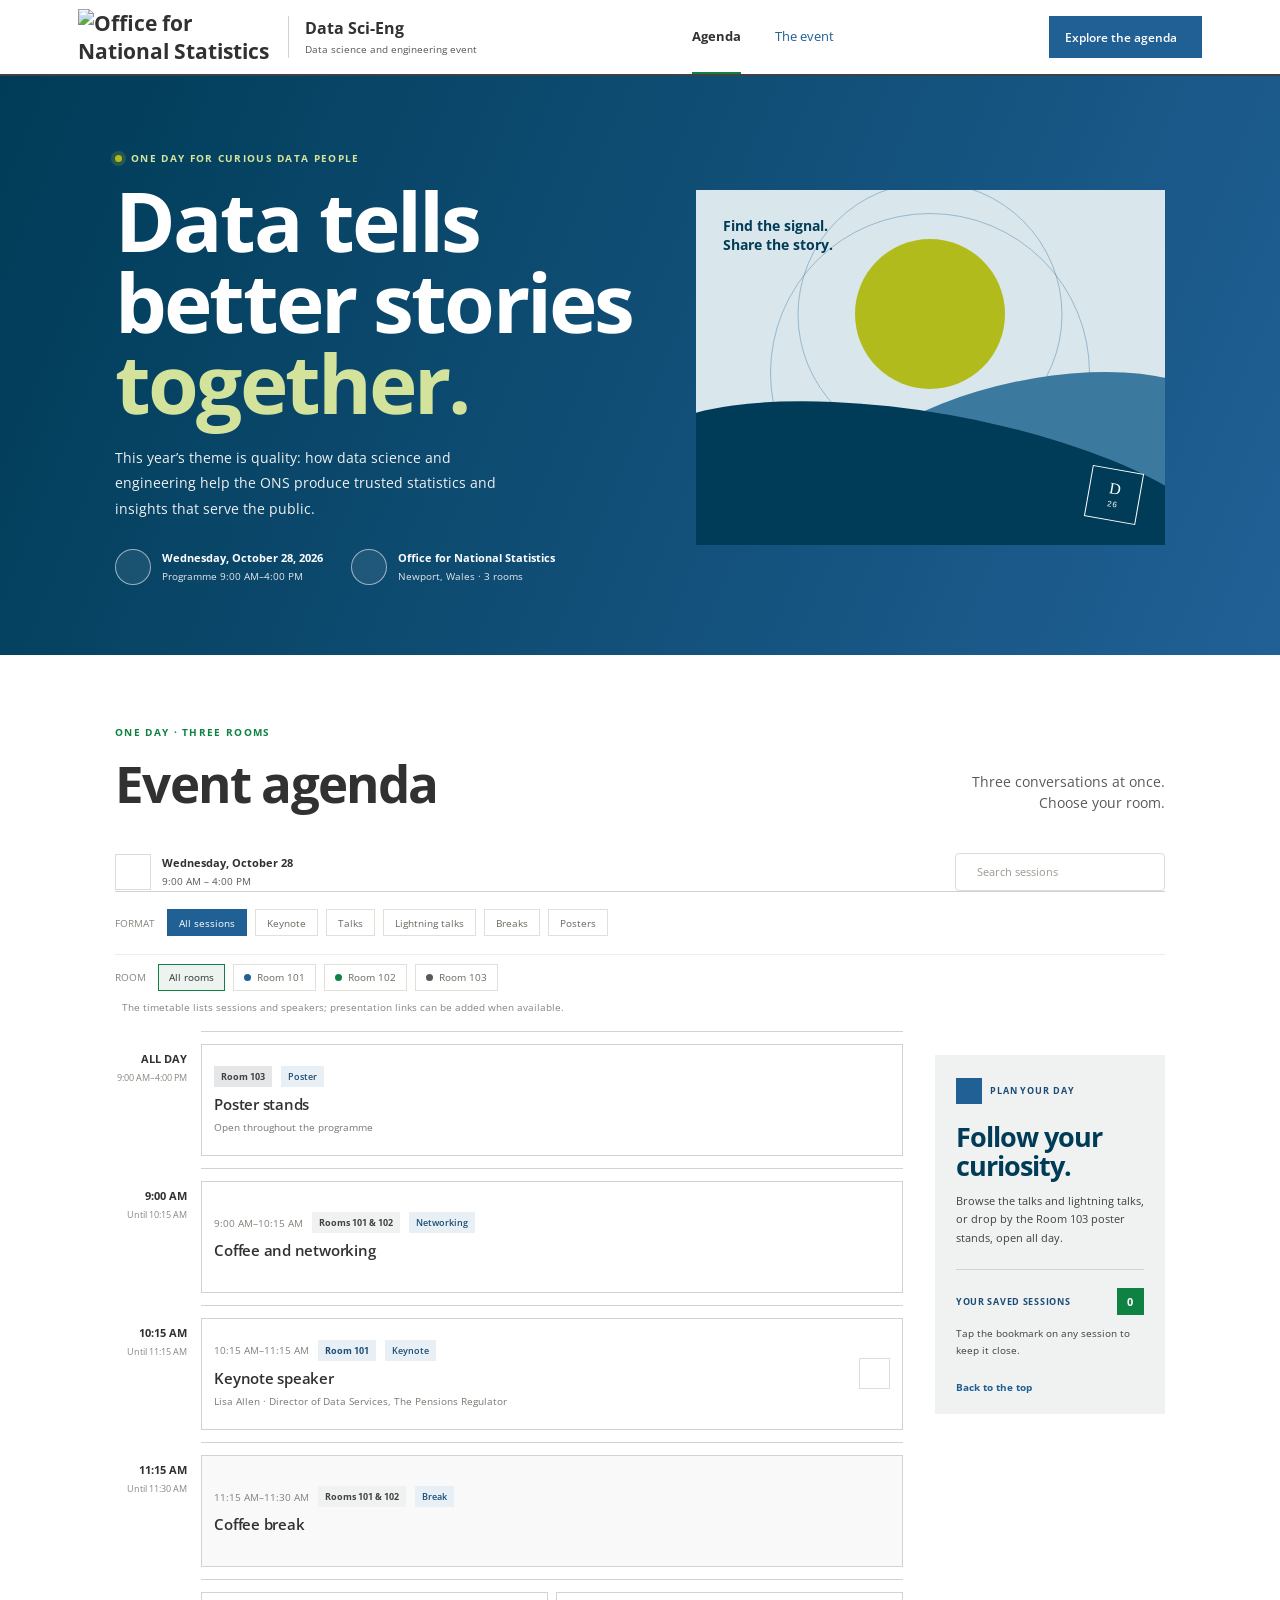
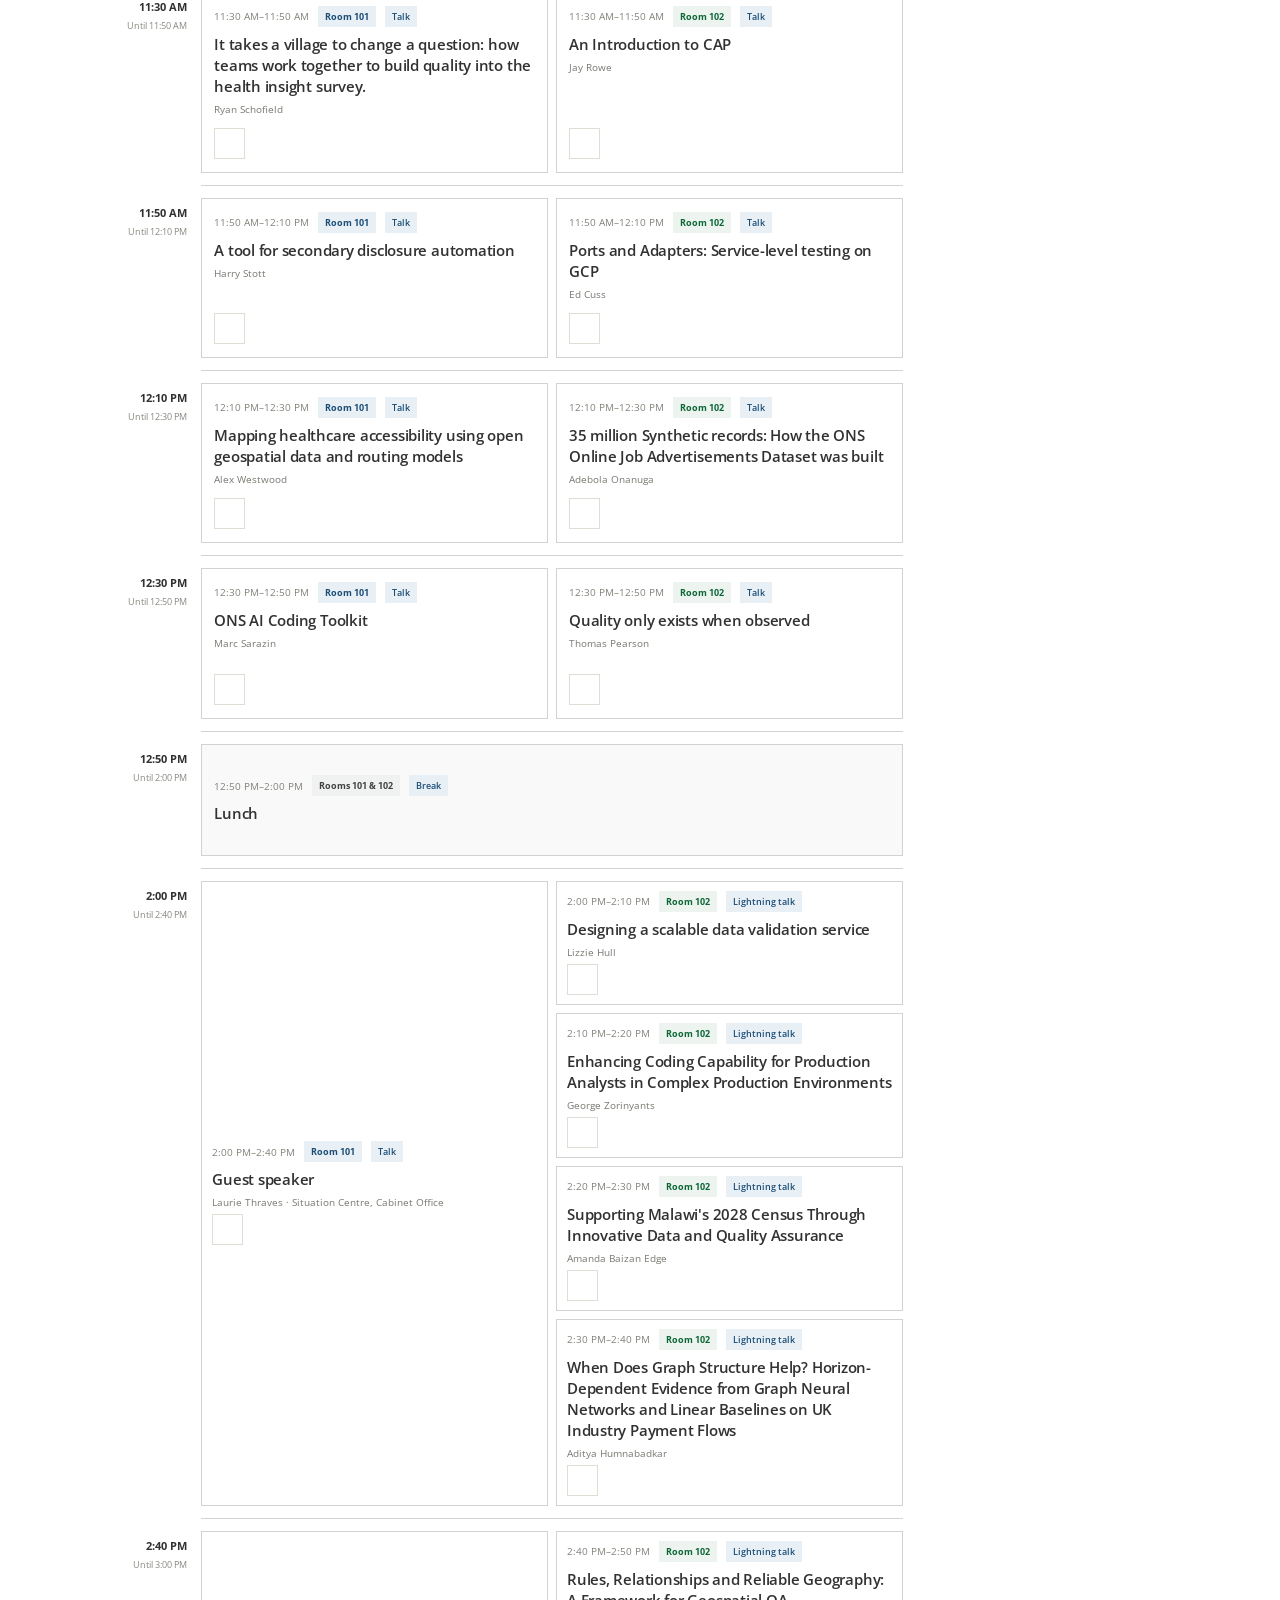
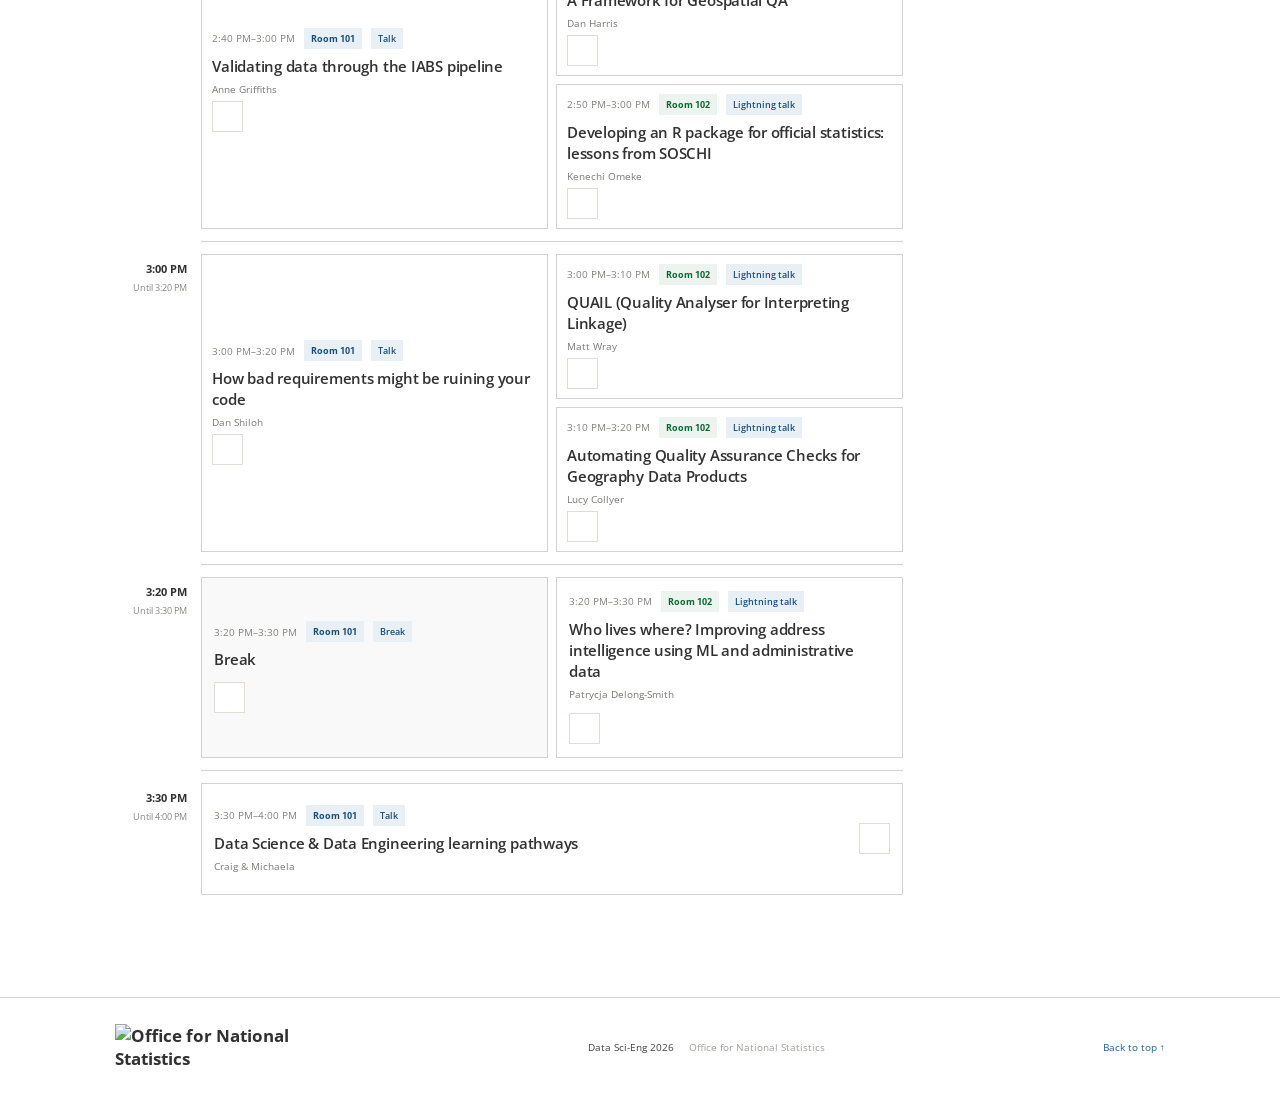
==== commit f74954e5: "Describe conference quality theme" ====
--- a/index.html
+++ b/index.html
@@ -32,7 +32,7 @@
       <div class="hero-copy">
         <p class="eyebrow"><span class="live-dot"></span> One day for curious data people</p>
           <h1 id="eventTitle">Data tells<br>better stories <em>together.</em></h1>
-          <p class="hero-description">A full day of useful ideas, honest conversations, and hands-on learning across data science and engineering.</p>
+          <p class="hero-description">This year’s theme is quality: how data science and engineering help the ONS produce trusted statistics and insights that serve the public.</p>
         <div class="event-facts">
             <div class="fact"><span class="fact-icon"><i data-lucide="calendar-days"></i></span><span><strong>Wednesday, October 28, 2026</strong><small>Programme 9:00 AM–4:00 PM</small></span></div>
             <div class="fact"><span class="fact-icon"><i data-lucide="map-pin"></i></span><span><strong>Office for National Statistics</strong><small>Newport, Wales · 3 rooms</small></span></div>
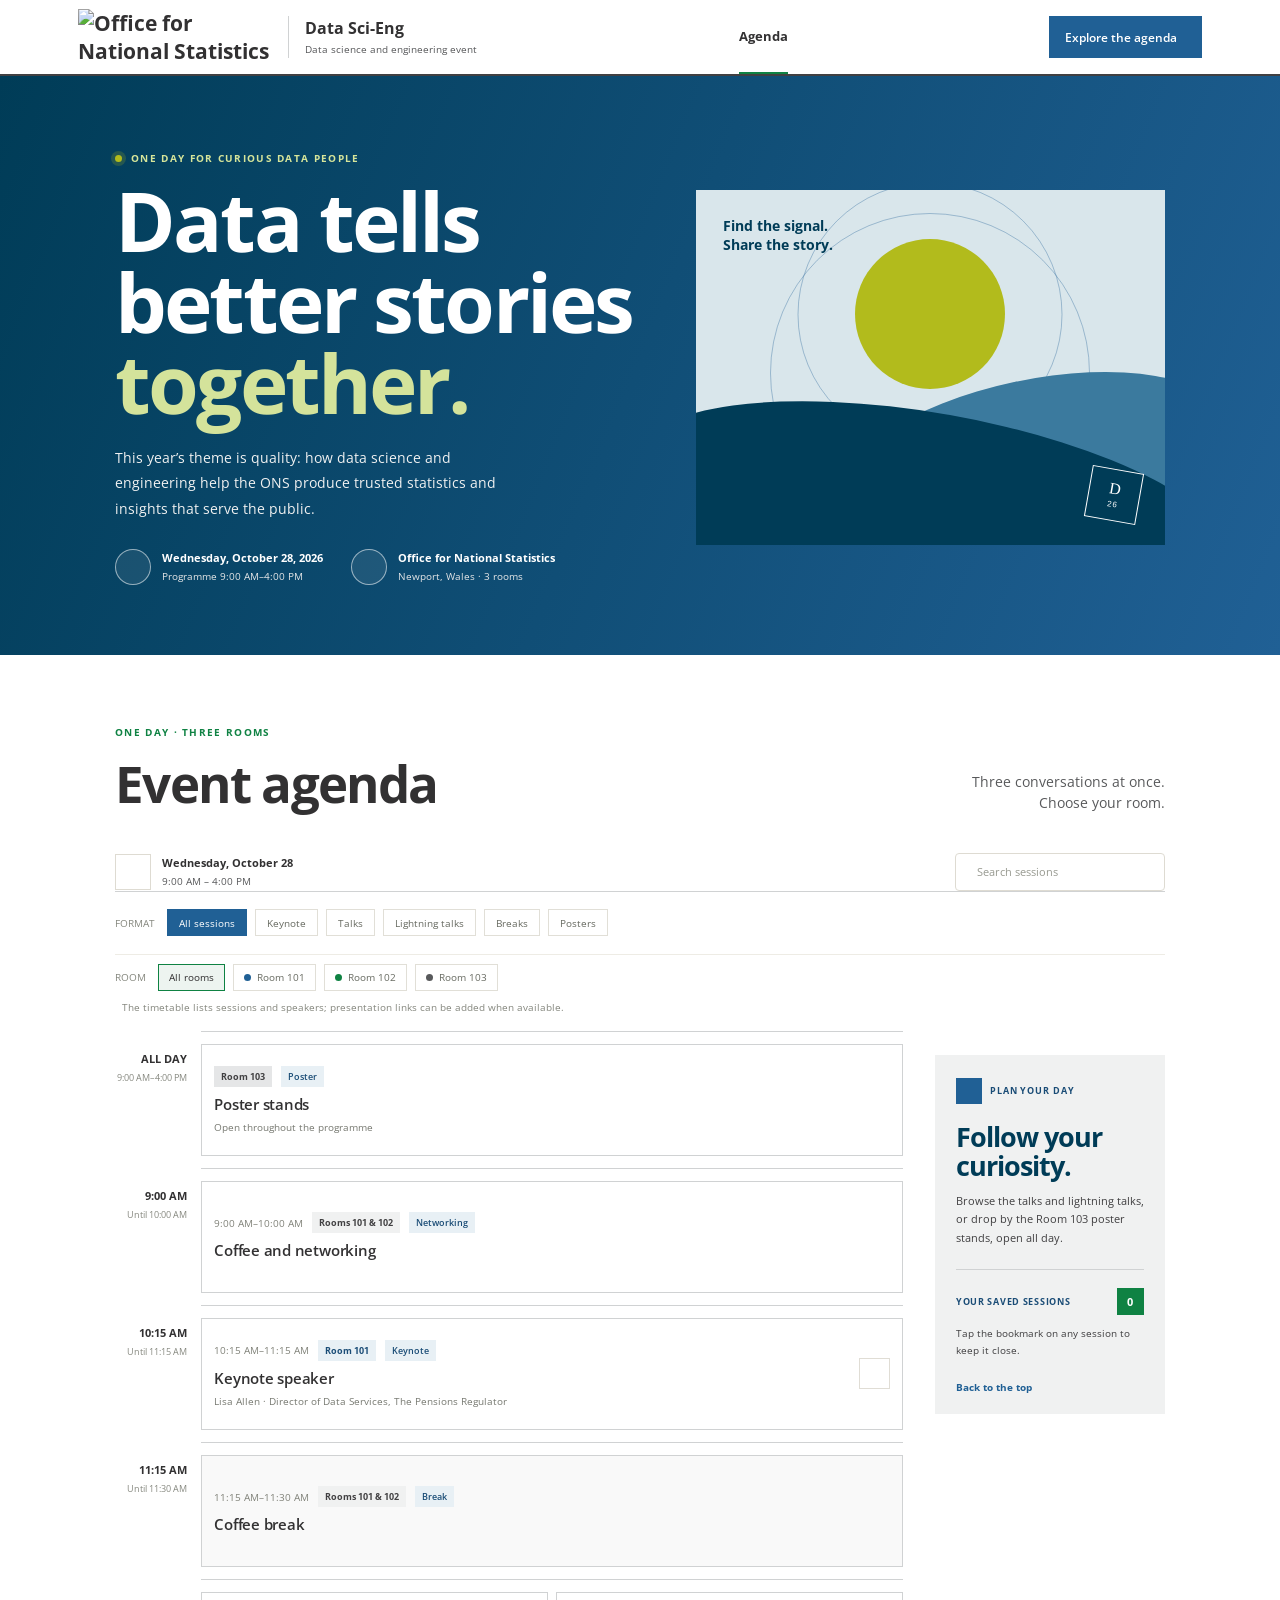
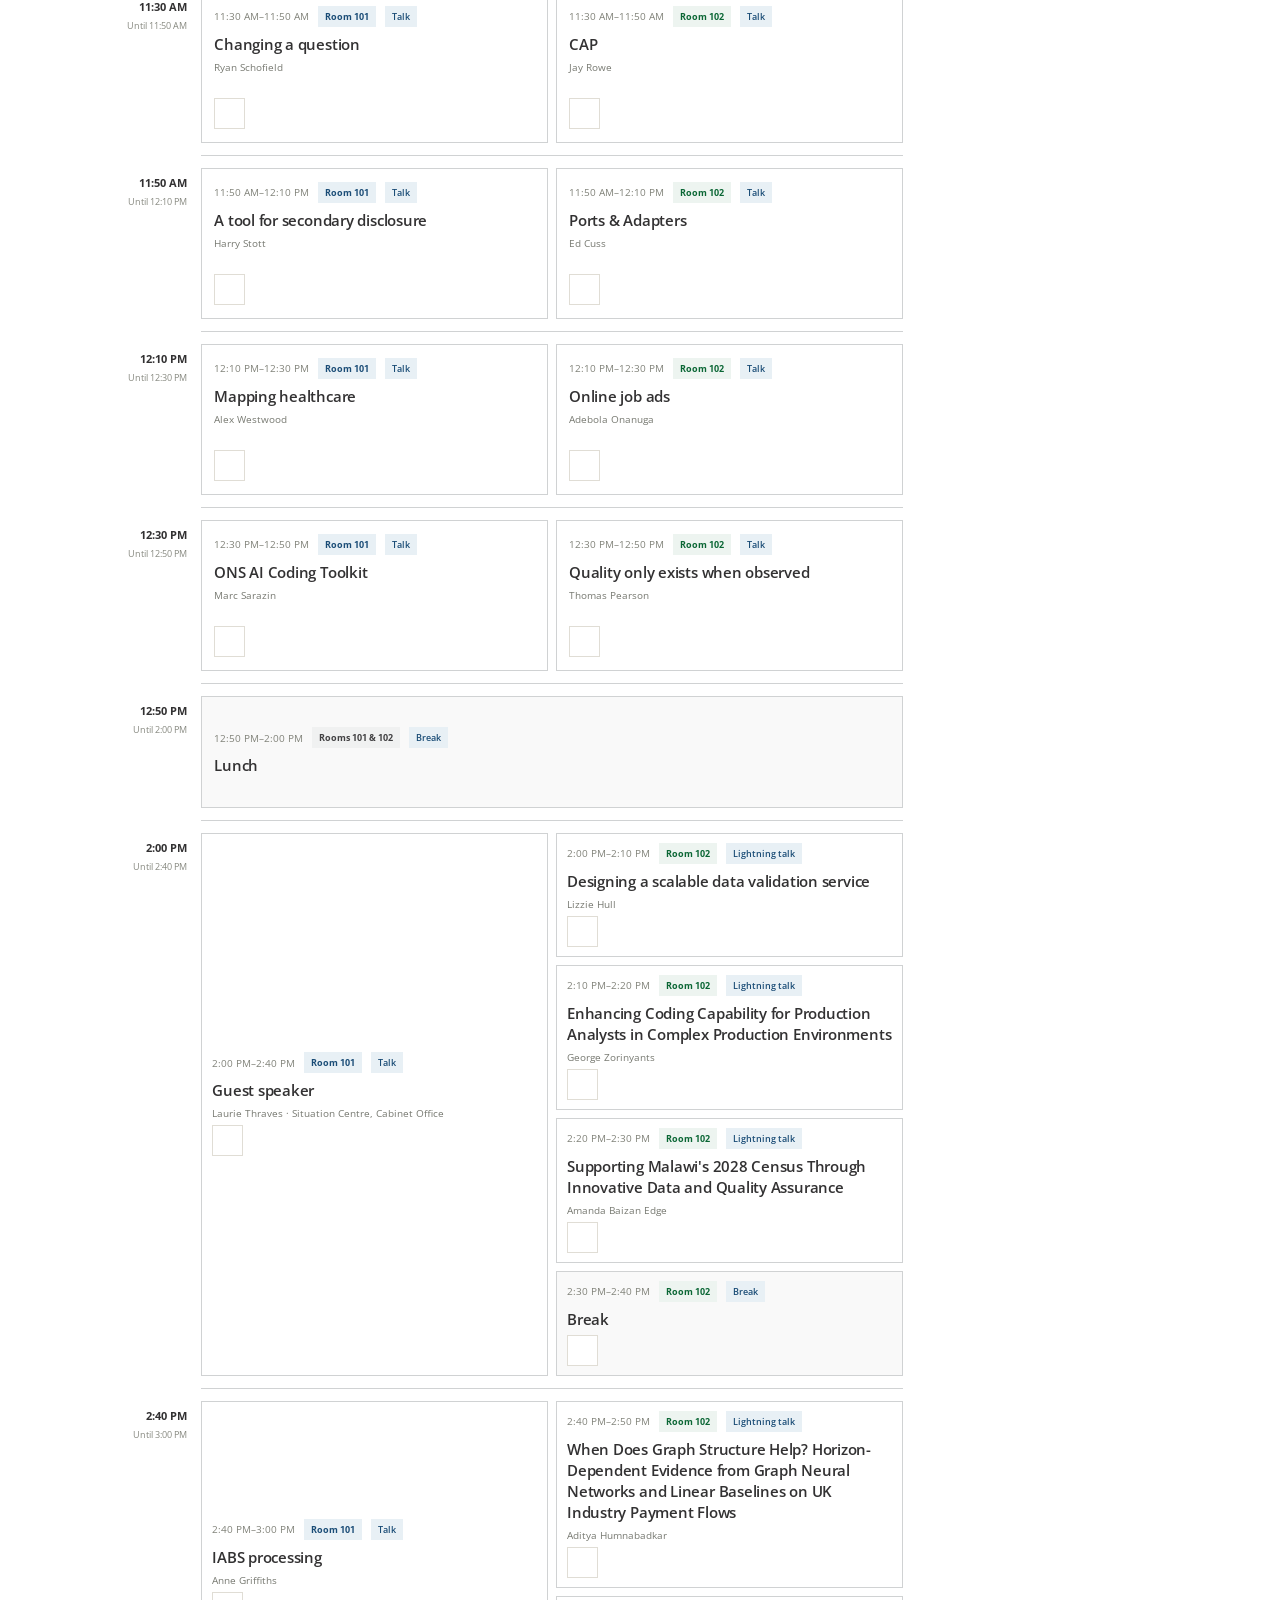
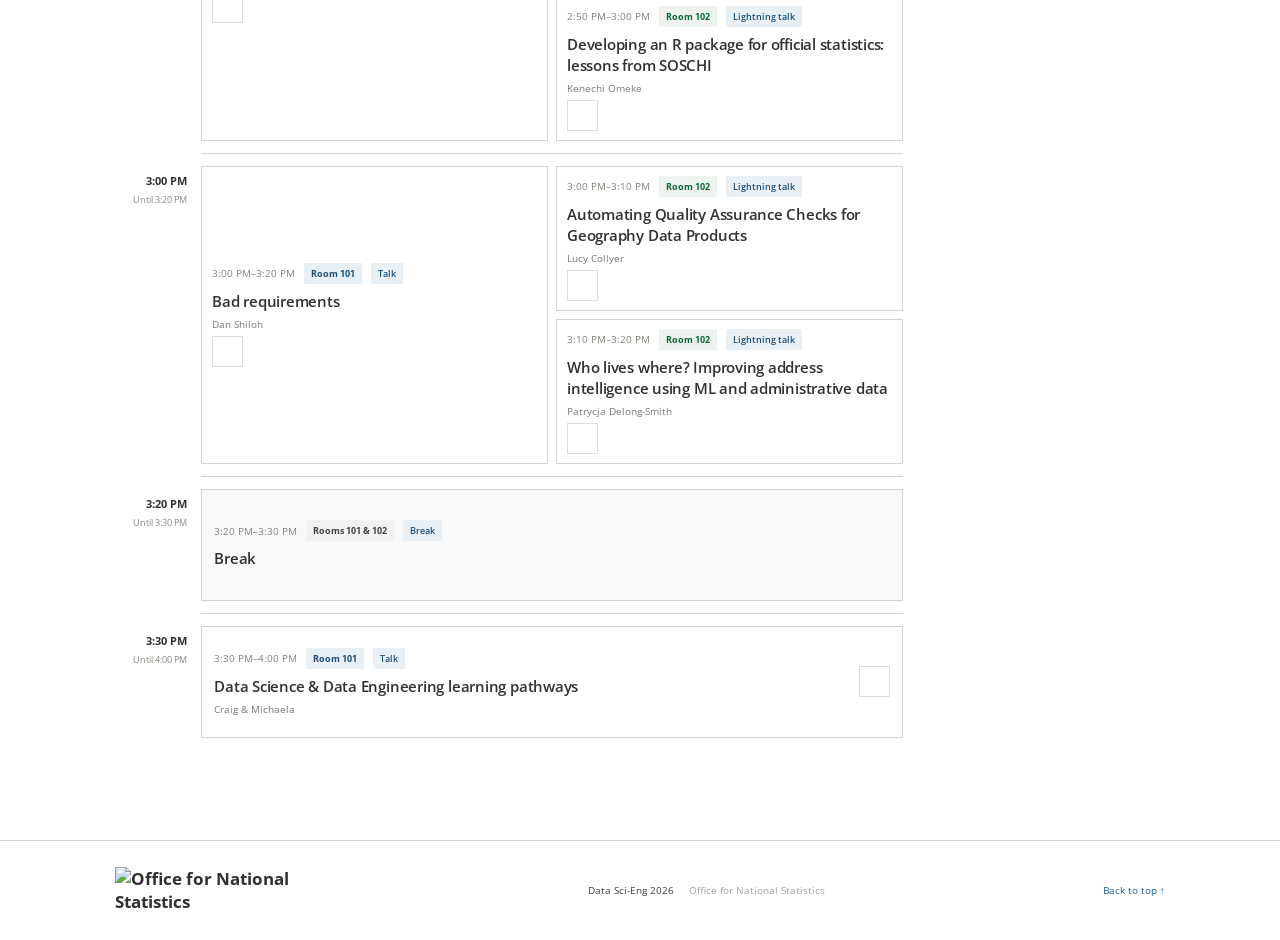
==== commit 49230db7: "Updates agenda" ====
--- a/index.html
+++ b/index.html
@@ -22,7 +22,6 @@
     </a>
     <nav class="top-nav" aria-label="Main navigation">
       <a class="nav-link active" href="#agenda">Agenda</a>
-      <a class="nav-link" href="#about">The event</a>
     </nav>
     <a class="button button-dark top-cta" href="#agenda">Explore the agenda <i data-lucide="arrow-down-right"></i></a>
   </header>
@@ -60,7 +59,7 @@
         <button class="track-chip active" type="button" data-track="all">All sessions</button>
         <button class="track-chip" type="button" data-track="Keynote">Keynote</button>
         <button class="track-chip" type="button" data-track="Talk">Talks</button>
-        <button class="track-chip" type="button" data-track="Lightning talk">Lightning talks</button>
+        <button class="track-chip" type="button" data-track="Lightning talk"><span class="track-label-desktop">Lightning talks</span><span class="track-label-mobile">Lightning</span></button>
         <button class="track-chip" type="button" data-track="Break">Breaks</button>
         <button class="track-chip" type="button" data-track="Poster">Posters</button>
       </div>
@@ -76,7 +75,7 @@
         <div class="schedule" id="schedule" aria-live="polite"></div>
         <aside class="day-aside">
           <div class="aside-top"><span class="aside-icon"><i data-lucide="sparkles"></i></span><span>PLAN YOUR DAY</span></div>
-          <h3>Follow your<br>curiosity.</h3>
+          <h3>Follow your <br>curiosity.</h3>
           <p>Browse the talks and lightning talks, or drop by the Room 103 poster stands, open all day.</p>
           <div class="aside-divider"></div>
           <div class="saved-summary"><span>YOUR SAVED SESSIONS</span><strong id="savedCount">0</strong></div>
--- a/static/styles.css
+++ b/static/styles.css
@@ -100,8 +100,10 @@
 .session-card { min-height: 114px; padding: 17px 17px 16px 19px; display: grid; grid-template-columns: minmax(0,1fr) auto; gap: 14px; border: 1px solid transparent; border-radius: 5px; background: white; transition: border .2s, box-shadow .2s, transform .2s; }
 .slot-grid .session-card { min-height: 151px; padding: 13px 12px; grid-template-columns: minmax(0,1fr); align-content: space-between; gap: 12px; border: 1px solid #eeece5; }
 .slot-grid .session-card.break-card { min-height: 88px; grid-column: 1 / -1; align-content: center; }
-.slot-grid.all-rooms-break-and-lightning { grid-template-columns: repeat(2, minmax(0, 1fr)); }
-.slot-grid.all-rooms-break-and-lightning .session-card.break-card { grid-column: auto; }
+.slot-grid.all-rooms-breaks { grid-template-columns: repeat(2, minmax(0, 1fr)); }
+.slot-grid.single-slot.all-rooms-breaks { grid-template-columns: repeat(2, minmax(0, 1fr)); }
+.slot-grid.all-rooms-breaks .session-card.break-card { grid-column: 1 / -1; }
+.slot-grid.single-slot.all-rooms-breaks .session-card.break-card { grid-column: 1 / span 2; }
 .slot-grid.single-slot .session-card { min-height: 112px; grid-template-columns: minmax(0,1fr) auto; align-content: center; }
 .session-card:hover { border-color: #e9e5dc; box-shadow: var(--shadow); transform: translateY(-1px); }
 .session-card.saved { border-color: #c8d7ca; background: #fcfefa; }
@@ -109,6 +111,7 @@
 .session-meta { margin-bottom: 7px; display: flex; align-items: center; gap: 9px; }
 .session-time { color: #808279; font-size: 10px; }
 .track-tag { padding: 4px 7px; border-radius: 3px; color: #4b6e54; background: #edf3e9; font-size: 9px; font-weight: 600; }
+.track-label-mobile { display: none; }
 .room-tag { padding: 4px 7px; border-radius: 3px; color: #42604a; background: #edf3e9; font-size: 9px; font-weight: 700; }
 .room-tag.discovery-lab { color: #66577f; background: #f0edf6; }
 .room-tag.studio-03 { color: #986047; background: #f8eee7; }
@@ -226,15 +229,49 @@
 .all-day-session .session-card { min-height: 88px; grid-template-columns: minmax(0, 1fr); align-content: center; }
 .slot-grid.all-rooms-afternoon { grid-template-columns: repeat(2, minmax(0, 1fr)); grid-template-rows: repeat(4, minmax(76px, auto)); }
 .slot-grid.all-rooms-afternoon .session-card { min-height: 0; padding: 9px 10px; align-content: center; gap: 5px; }
+.slot-grid.all-rooms-afternoon .session-card.break-card { grid-column: auto; }
 .slot-grid.all-rooms-afternoon .guest-speaker-long { grid-row: 1 / span 4; }
 .slot-grid.all-rooms-late-afternoon { grid-template-columns: repeat(2, minmax(0, 1fr)); grid-template-rows: repeat(2, minmax(76px, auto)); }
 .slot-grid.all-rooms-late-afternoon .session-card { min-height: 0; padding: 9px 10px; align-content: center; gap: 5px; }
 .slot-grid.all-rooms-late-afternoon .iabs-session-long { grid-row: 1 / span 2; }
-.slot-grid.all-rooms-final-talks { grid-template-columns: repeat(2, minmax(0, 1fr)); grid-template-rows: repeat(2, minmax(76px, auto)); }
+.slot-grid.all-rooms-final-talks { grid-template-columns: repeat(2, minmax(0, 1fr)); }
 .slot-grid.all-rooms-final-talks .session-card { min-height: 0; padding: 9px 10px; align-content: center; gap: 5px; }
-.slot-grid.all-rooms-final-talks .bad-requirements-long { grid-row: 1 / span 2; }
+.slot-grid.expanded-dan-talks { grid-template-columns: repeat(2, minmax(0, 1fr)); grid-template-rows: repeat(2, minmax(76px, auto)); }
+.slot-grid.expanded-dan-talks .dan-shiloh-long { grid-row: 1 / span 2; }
 .session-card.break-card { background: #f9f9f9; }
 @media (max-width: 430px) { .ons-logo { width: 150px; }.brand { gap: 10px; }.brand-divider { height: 36px; }.event-brand { font-size: 13px; }.event-brand small { max-width: 110px; font-size: 9px; line-height: 1.25; } }
 @media (max-width: 700px) { .all-day-session { grid-template-columns: 60px minmax(0, 1fr); } }
 @media (max-width: 430px) { .all-day-session { grid-template-columns: 53px minmax(0, 1fr); } }
-@media (max-width: 700px) { .slot-grid.all-rooms-afternoon, .slot-grid.all-rooms-late-afternoon, .slot-grid.all-rooms-final-talks { grid-template-columns: minmax(0, 1fr); grid-template-rows: none; }.slot-grid.all-rooms-afternoon .guest-speaker-long, .slot-grid.all-rooms-late-afternoon .iabs-session-long, .slot-grid.all-rooms-final-talks .bad-requirements-long { grid-row: auto; } }+@media (max-width: 700px) { .slot-grid.all-rooms-late-afternoon .session-card:last-child, .slot-grid.all-rooms-final-talks .session-card:last-child { grid-column: auto; } }
+@media (max-width: 700px) {
+  .topbar { height: 66px; padding: 0 16px; gap: 12px; }
+  .top-nav { display: none; }
+  .brand { min-width: 0; gap: 8px; }
+  .ons-logo { width: clamp(112px, 34vw, 150px); }
+  .brand-divider { height: 34px; }
+  .event-brand { white-space: nowrap; font-size: 12px; }
+  .event-brand small { display: none; }
+  .top-cta { flex: 0 0 auto; min-height: 36px; padding: 0 9px; font-size: 10px; }
+}
+@media (max-width: 360px) {
+  .topbar { padding: 0 10px; gap: 8px; }
+  .brand { gap: 6px; }
+  .ons-logo { width: 104px; }
+  .brand-divider { display: none; }
+  .event-brand { font-size: 10px; }
+  .top-cta { padding: 0 7px; font-size: 9px; }
+}
+@media (max-width: 430px) {
+  .event-brand { min-width: 0; overflow: hidden; text-overflow: ellipsis; }
+  .top-cta { max-width: 100px; padding: 0 8px; font-size: 9px; }
+  .top-cta svg { display: none; }
+  .track-label-desktop { display: none; }
+  .track-label-mobile { display: inline; }
+  .slot-grid .session-meta { flex-wrap: wrap; gap: 5px; }
+  .slot-grid .session-time { flex: 0 0 100%; }
+}
+@media (max-width: 700px) {
+  .slot-grid .session-card,
+  .slot-grid.single-slot .session-card { grid-template-columns: minmax(0, 1fr); }
+  .slot-grid .session-card .session-actions { justify-content: flex-end; }
+}
